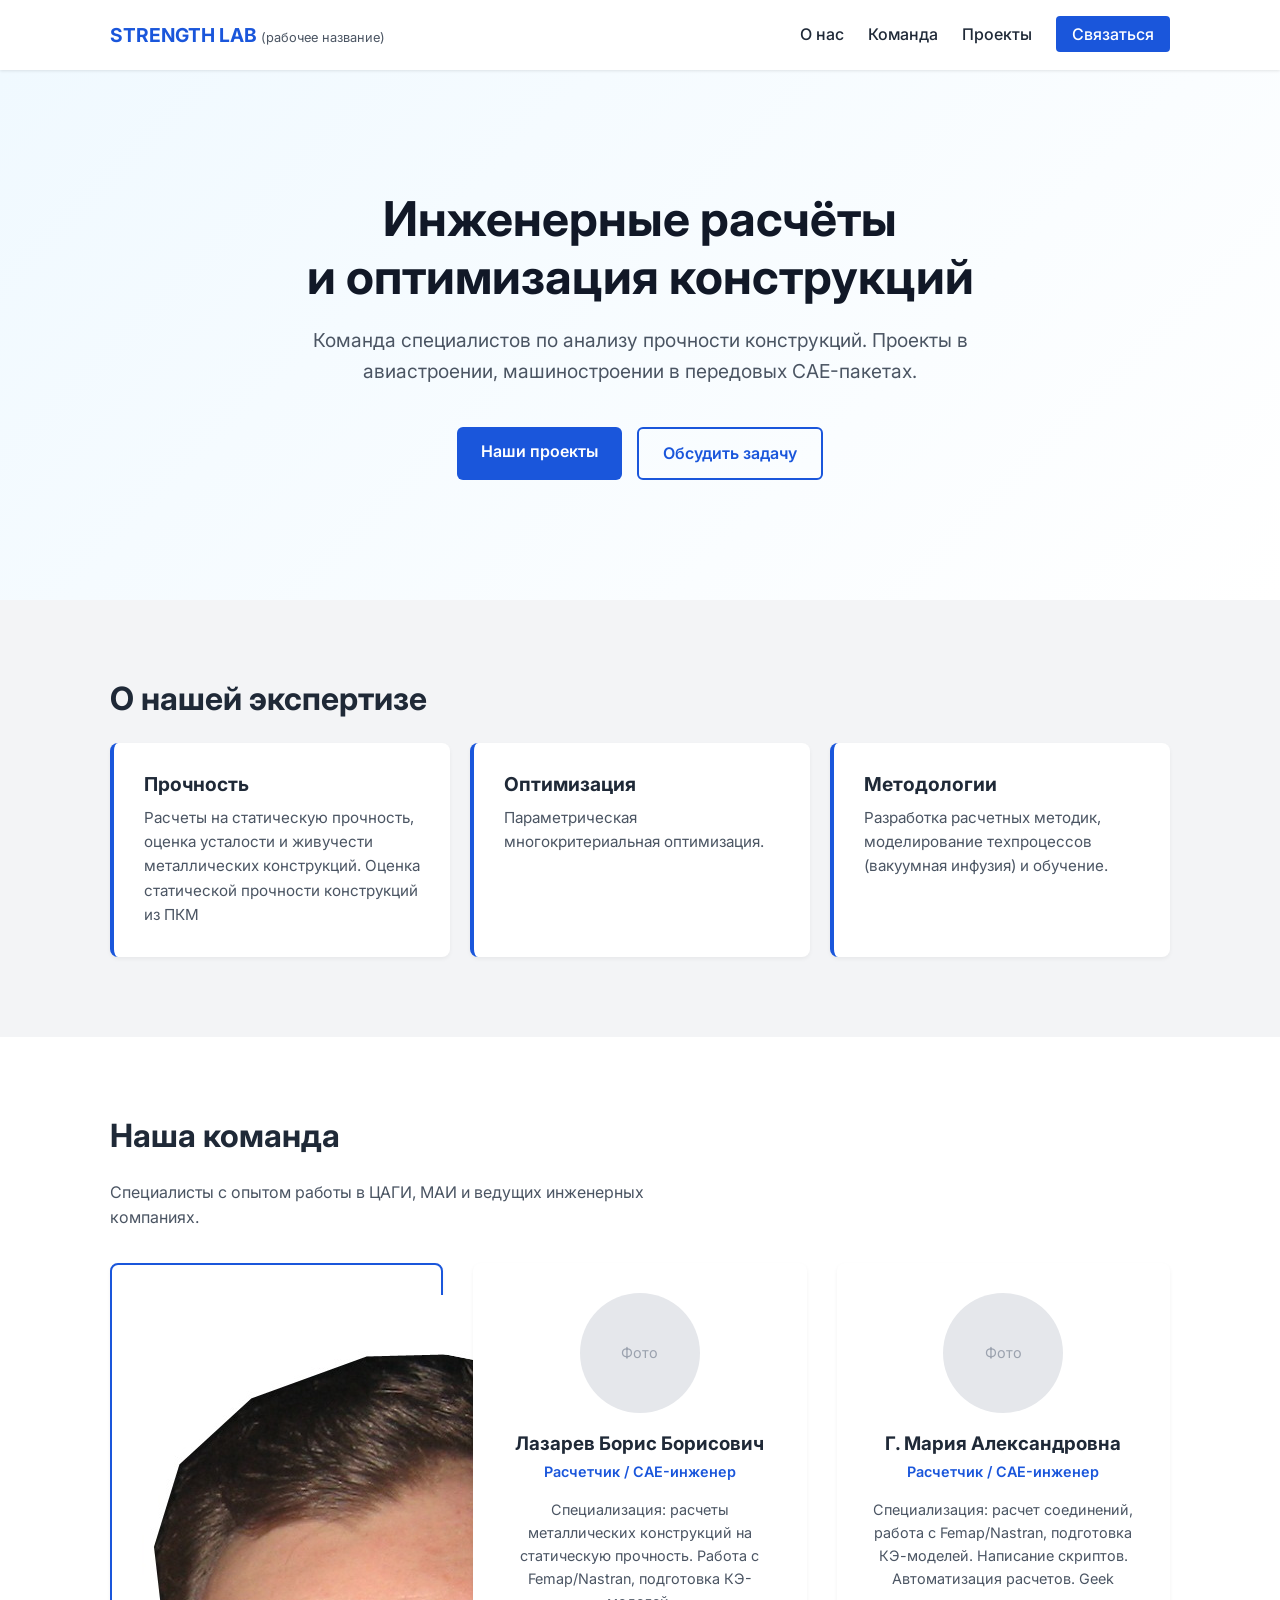
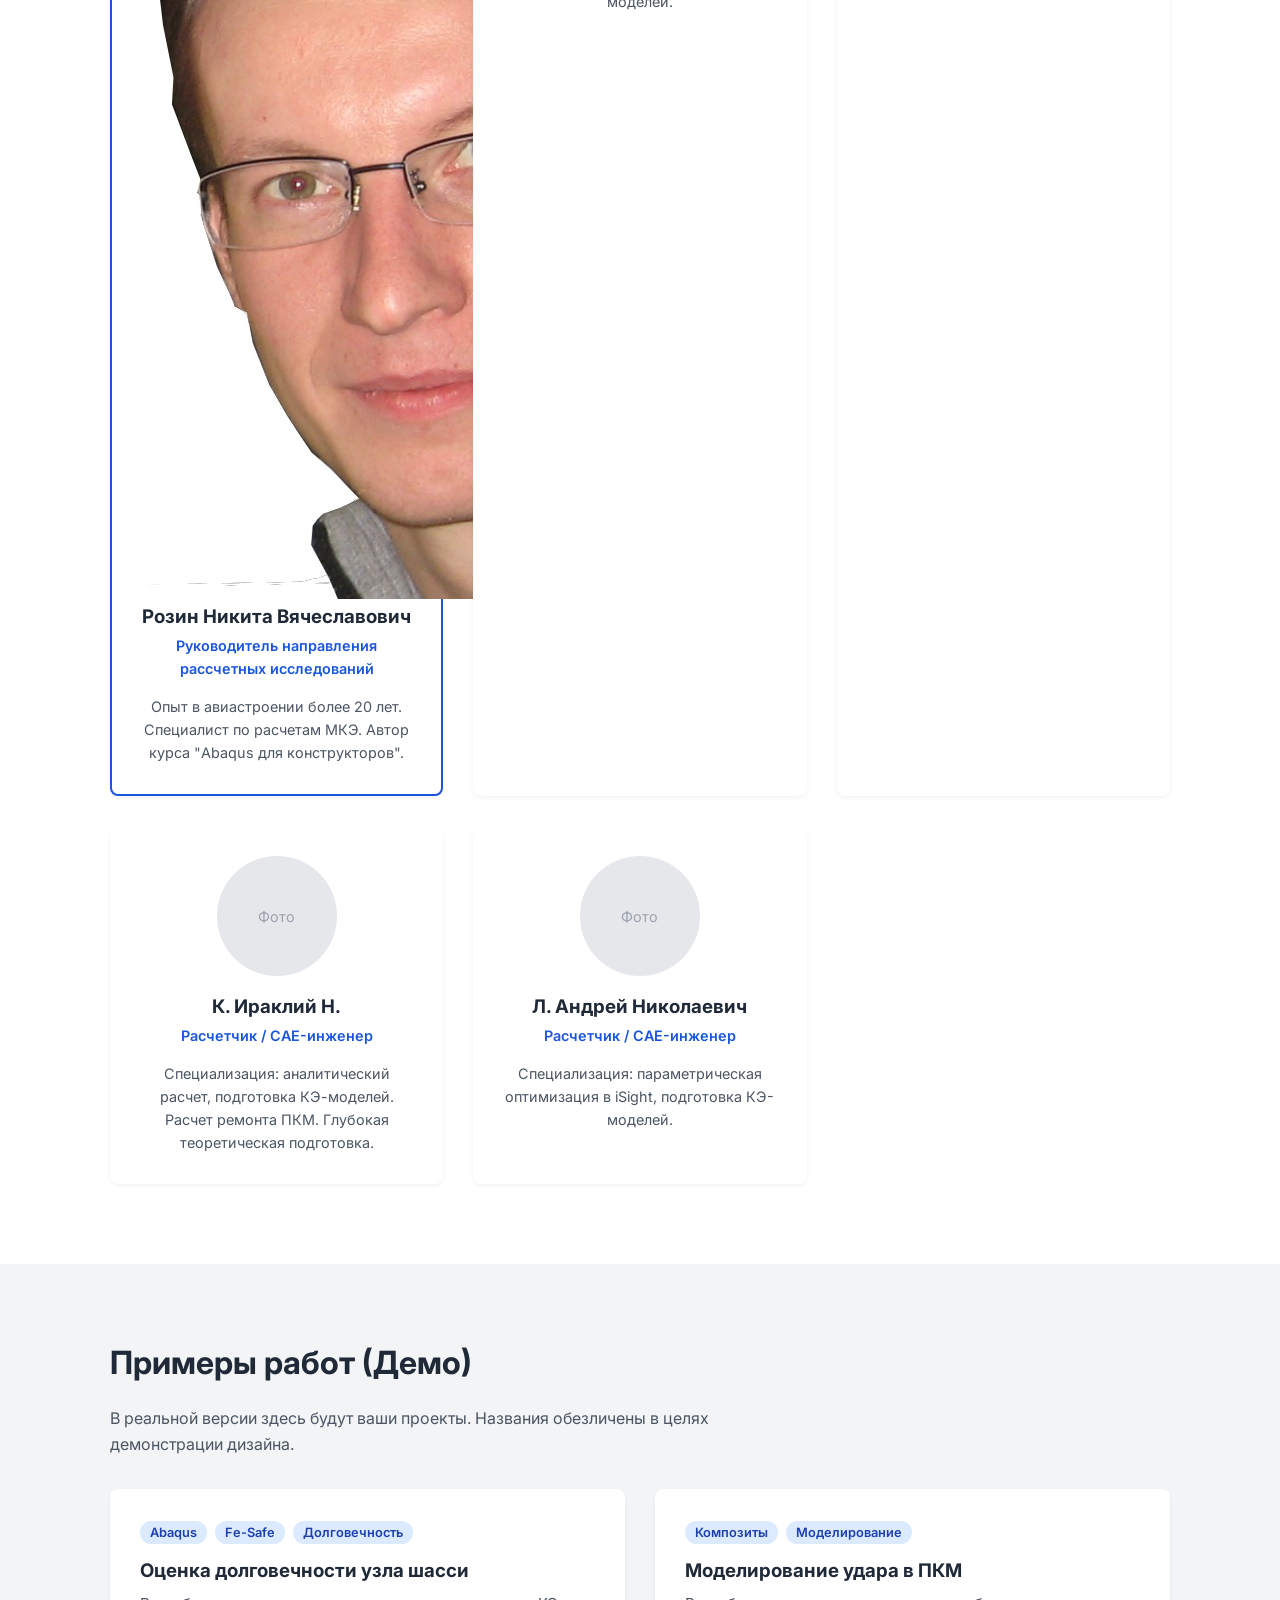
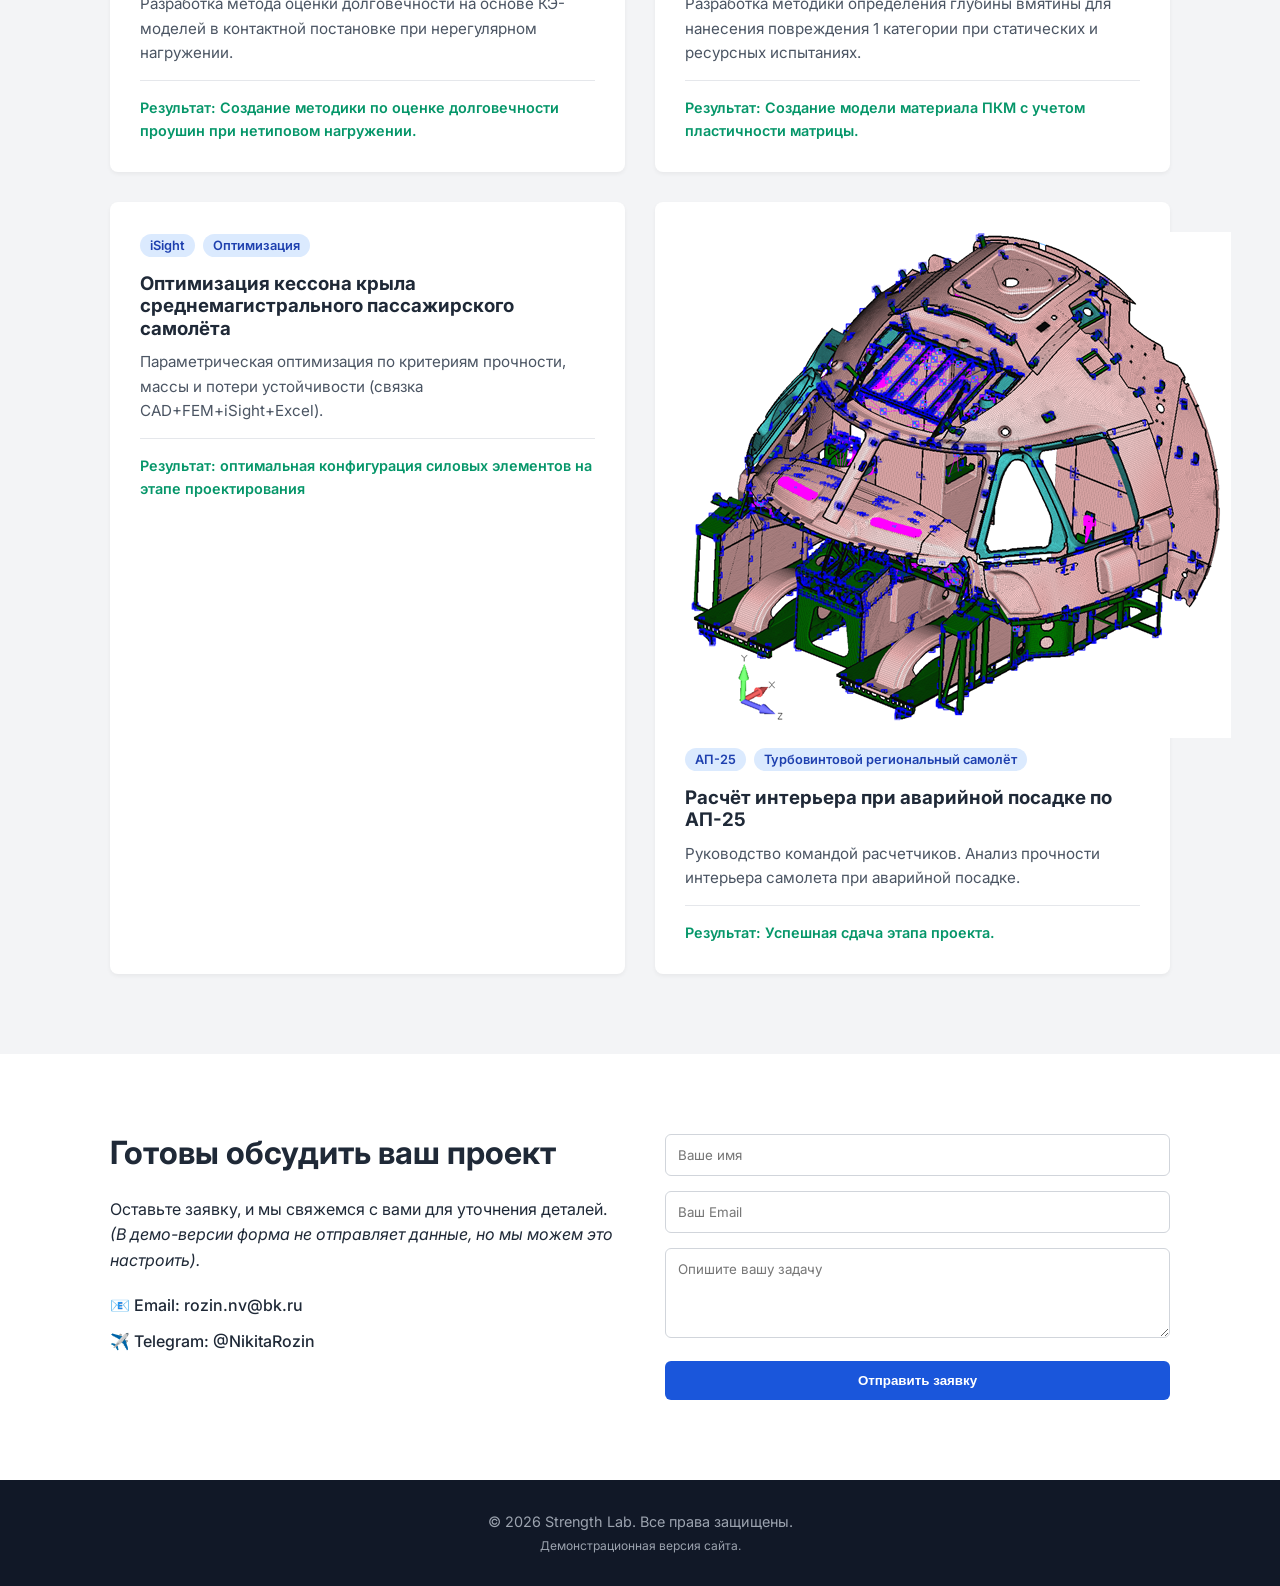
==== index.html @ 24ab2969 "Update index.html" ====
<!DOCTYPE html>
<html lang="ru">
<head>
    <meta charset="UTF-8">
    <meta name="viewport" content="width=device-width, initial-scale=1.0">
    <title>Инженерные расчеты на прочность | Команда</title>
    <link rel="stylesheet" href="style.css">
    <!-- Подключаем шрифт -->
    <link href="https://fonts.googleapis.com/css2?family=Inter:wght@300;400;600;700&display=swap" rel="stylesheet">
</head>
<body>

    <!-- ШАПКА САЙТА -->
    <header>
        <div class="container header-content">
            <div class="logo">STRENGTH LAB <span>(рабочее название)</span></div>
            <nav>
                <a href="#about">О нас</a>
                <a href="#team">Команда</a>
                <a href="#portfolio">Проекты</a>
                <a href="#contact" class="btn-nav">Связаться</a>
            </nav>
        </div>
    </header>

    <!-- ГЛАВНЫЙ ЭКРАН -->
    <section class="hero">
        <div class="container">
            <h1>Инженерные расчёты <br>и оптимизация конструкций</h1>
            <p class="subtitle">Команда специалистов по анализу прочности конструкций. Проекты в авиастроении, машиностроении в передовых CAE-пакетах.</p>
            <div class="hero-buttons">
                <a href="#portfolio" class="btn-primary">Наши проекты</a>
                <a href="#contact" class="btn-secondary">Обсудить задачу</a>
            </div>
        </div>
    </section>

    <!-- О НАС (КРАТКО) -->
    <section id="about" class="section bg-light">
        <div class="container">
            <h2>О нашей экспертизе</h2>
            <div class="grid-3">
                <div class="card">
                    <h3>Прочность</h3>
                    <p>Расчеты на статическую прочность, оценка усталости и живучести металлических конструкций. Оценка статической прочности конструкций из ПКМ</p>
                </div>
                <div class="card">
                    <h3>Оптимизация</h3>
                    <p>Параметрическая многокритериальная оптимизация.</p>
                </div>
                <div class="card">
                    <h3>Методологии</h3>
                    <p>Разработка расчетных методик, моделирование техпроцессов (вакуумная инфузия) и обучение.</p>
                </div>
            </div>
        </div>
    </section>

    <!-- КОМАНДА -->
    <section id="team" class="section">
        <div class="container">
            <h2>Наша команда</h2>
            <p class="section-desc">Специалисты с опытом работы в ЦАГИ, МАИ и ведущих инженерных компаниях.</p>
            
            <!-- КАРТОЧКА ЛИДЕРА -->
            <div class="team-grid">
                <div class="team-card leader">
                    <img src="images/team/RozinNV.jpg" alt="Розин Никита Вячеславович" class="team-photo">
                    <h3>Розин Никита Вячеславович</h3>
                    <p class="role">Руководитель направления рассчетных исследований</p>
                    <p class="bio">Опыт в авиастроении более 20 лет. Специалист по расчетам МКЭ. Автор курса "Abaqus для конструкторов".</p>
                </div>
                
                <!-- ЗАГЛУШКА ДЛЯ СОТРУДНИКА (для демо) -->
                <div class="team-card">
                    <div class="photo-placeholder">Фото</div>
                    <h3>Лазарев Борис Борисович</h3>
                    <p class="role">Расчетчик / CAE-инженер</p>
                    <p class="bio">Специализация: расчеты металлических конструкций на статическую прочность.  Работа с Femap/Nastran, подготовка КЭ-моделей. </p>
                </div>

                <div class="team-card">
                    <div class="photo-placeholder">Фото</div>
                    <h3>Г. Мария Александровна</h3>
                    <p class="role">Расчетчик / CAE-инженер</p>
                    <p class="bio">Специализация: расчет соединений, работа с Femap/Nastran, подготовка КЭ-моделей. Написание скриптов. Автоматизация расчетов. Geek</p>
                </div>

            <div class="team-card">
                    <div class="photo-placeholder">Фото</div>
                    <h3>К. Ираклий Н.</h3>
                    <p class="role">Расчетчик / CAE-инженер</p>
                    <p class="bio">Специализация: аналитический расчет, подготовка КЭ-моделей. Расчет ремонта ПКМ. Глубокая теоретическая подготовка. </p>
                </div>
                <div class="team-card">
                    <div class="photo-placeholder">Фото</div>
                    <h3>Л. Андрей Николаевич</h3>
                    <p class="role">Расчетчик / CAE-инженер</p>
                    <p class="bio">Специализация: параметрическая оптимизация в iSight, подготовка КЭ-моделей. </p>
                </div>
            </div>
        </div>
    </section>

    <!-- ПОРТФОЛИО (ОБЕЗЛИЧЕННОЕ) -->
    <section id="portfolio" class="section bg-light">
        <div class="container">
            <h2>Примеры работ (Демо)</h2>
            <p class="section-desc">В реальной версии здесь будут ваши проекты. Названия обезличены в целях демонстрации дизайна.</p>
            
            <div class="grid-2">
                <!-- Кейс 1 -->
                <div class="project-card">
                    <div class="project-tags"><span>Abaqus</span><span>Fe-Safe</span><span>Долговечность</span></div>
                    <h3>Оценка долговечности узла шасси</h3>
                    <p>Разработка метода оценки долговечности на основе КЭ-моделей в контактной постановке при нерегулярном нагружении.</p>
                    <div class="project-result">Результат: Создание методики по оценке долговечности проушин при нетиповом нагружении.</div>
                </div>
                <!-- Кейс 2 -->
                <div class="project-card">
                    <div class="project-tags"><span>Композиты</span><span>Моделирование</span></div>
                    <h3>Моделирование удара в ПКМ</h3>
                    <p>Разработка методики определения глубины вмятины для нанесения повреждения 1 категории при статических и ресурсных испытаниях.</p>
                    <div class="project-result">Результат: Создание модели материала ПКМ с учетом пластичности матрицы.</div>
                </div>
                <!-- Кейс 3 -->
                <div class="project-card">
                    <div class="project-tags"><span>iSight</span><span>Оптимизация</span></div>
                    <h3>Оптимизация кессона крыла среднемагистрального пассажирского самолёта </h3>
                    <p>Параметрическая оптимизация по критериям прочности, массы и потери устойчивости (связка CAD+FEM+iSight+Excel).</p>
                    <div class="project-result">Результат: оптимальная конфигурация силовых элементов на этапе проектирования </div>
                </div>
                <!-- Кейс 4 -->
                <div class="project-card">
                    <img src="images/Regional_turboprop_airline/Cabin_FEM.png" alt="Расчет интерьера" class="project-image">
                    <div class="project-tags"><span>АП-25</span><span>Турбовинтовой региональный самолёт</span></div>
                    <h3>Расчёт интерьера при аварийной посадке по АП-25</h3>
                    <p>Руководство командой расчетчиков. Анализ прочности интерьера самолета при аварийной посадке.</p>
                    <div class="project-result">Результат: Успешная сдача этапа проекта.</div>
                </div>
            </div>
        </div>
    </section>

    <!-- КОНТАКТЫ -->
    <section id="contact" class="section">
        <div class="container contact-container">
            <div>
                <h2>Готовы обсудить ваш проект</h2>
                <p>Оставьте заявку, и мы свяжемся с вами для уточнения деталей. <br><i>(В демо-версии форма не отправляет данные, но мы можем это настроить).</i></p>
                <ul class="contact-list">
                    <li>📧 Email: rozin.nv@bk.ru</li>
                    <li>✈️ Telegram: @NikitaRozin</li>
                </ul>
            </div>
            <form class="contact-form">
                <input type="text" placeholder="Ваше имя" required>
                <input type="email" placeholder="Ваш Email" required>
                <textarea placeholder="Опишите вашу задачу" rows="4" required></textarea>
                <button type="submit" class="btn-primary">Отправить заявку</button>
            </form>
        </div>
    </section>

    <footer>
        <div class="container">
            <p>&copy; 2026 Strength Lab. Все права защищены. <br> <small>Демонстрационная версия сайта.</small></p>
        </div>
    </footer>

</body>
</html>
---- style.css ----
/* Базовые настройки */
:root {
    --primary-color: #1a56db; /* Строгий синий цвет */
    --text-main: #1f2937;
    --text-light: #4b5563;
    --bg-light: #f3f4f6;
    --bg-white: #ffffff;
}

* {
    margin: 0;
    padding: 0;
    box-sizing: border-box;
}

body {
    font-family: 'Inter', sans-serif;
    color: var(--text-main);
    line-height: 1.6;
    background-color: var(--bg-white);
}

.container {
    max-width: 1100px;
    margin: 0 auto;
    padding: 0 20px;
}

h1, h2, h3 {
    font-weight: 700;
    line-height: 1.2;
}

h2 {
    font-size: 2rem;
    margin-bottom: 1.5rem;
}

.section {
    padding: 80px 0;
}

.bg-light {
    background-color: var(--bg-light);
}

.section-desc {
    color: var(--text-light);
    margin-bottom: 2rem;
    max-width: 600px;
}

/* Шапка */
header {
    background-color: var(--bg-white);
    box-shadow: 0 1px 3px rgba(0,0,0,0.1);
    position: sticky;
    top: 0;
    z-index: 100;
}

.header-content {
    display: flex;
    justify-content: space-between;
    align-items: center;
    height: 70px;
}

.logo {
    font-weight: 700;
    font-size: 1.2rem;
    color: var(--primary-color);
}

.logo span {
    font-weight: 400;
    font-size: 0.8rem;
    color: var(--text-light);
}

nav a {
    text-decoration: none;
    color: var(--text-main);
    margin-left: 20px;
    font-weight: 500;
    transition: color 0.2s;
}

nav a:hover {
    color: var(--primary-color);
}

.btn-nav {
    background-color: var(--primary-color);
    color: white !important;
    padding: 8px 16px;
    border-radius: 4px;
}

/* Главный экран */
.hero {
    padding: 120px 0;
    text-align: center;
    background: linear-gradient(135deg, #f0f9ff 0%, #ffffff 100%);
}

.hero h1 {
    font-size: 3rem;
    margin-bottom: 20px;
    color: #111827;
}

.subtitle {
    font-size: 1.2rem;
    color: var(--text-light);
    max-width: 700px;
    margin: 0 auto 40px auto;
}

.hero-buttons {
    display: flex;
    gap: 15px;
    justify-content: center;
}

.btn-primary {
    display: inline-block;
    background-color: var(--primary-color);
    color: white;
    padding: 12px 24px;
    text-decoration: none;
    border-radius: 6px;
    font-weight: 600;
    border: none;
    cursor: pointer;
    transition: background 0.2s;
}

.btn-primary:hover {
    background-color: #153fa1;
}

.btn-secondary {
    display: inline-block;
    background-color: transparent;
    color: var(--primary-color);
    padding: 12px 24px;
    text-decoration: none;
    border-radius: 6px;
    font-weight: 600;
    border: 2px solid var(--primary-color);
    transition: all 0.2s;
}

.btn-secondary:hover {
    background-color: var(--primary-color);
    color: white;
}

/* Сетки и карточки */
.grid-3 {
    display: grid;
    grid-template-columns: repeat(auto-fit, minmax(280px, 1fr));
    gap: 20px;
}

.grid-2 {
    display: grid;
    grid-template-columns: repeat(auto-fit, minmax(400px, 1fr));
    gap: 30px;
}

.card {
    background: white;
    padding: 30px;
    border-radius: 8px;
    box-shadow: 0 2px 4px rgba(0,0,0,0.05);
    border-left: 4px solid var(--primary-color);
}

.card h3 {
    margin-bottom: 10px;
    font-size: 1.2rem;
}

.card p {
    color: var(--text-light);
    font-size: 0.95rem;
}

/* Команда */
.team-grid {
    display: grid;
    grid-template-columns: repeat(auto-fit, minmax(300px, 1fr));
    gap: 30px;
    margin-top: 30px;
}

.team-card {
    background: white;
    padding: 30px;
    border-radius: 8px;
    box-shadow: 0 2px 4px rgba(0,0,0,0.05);
    text-align: center;
}

.team-card.leader {
    border: 2px solid var(--primary-color);
}

.photo-placeholder {
    width: 120px;
    height: 120px;
    background-color: #e5e7eb;
    border-radius: 50%;
    margin: 0 auto 20px auto;
    display: flex;
    align-items: center;
    justify-content: center;
    color: #9ca3af;
    font-size: 0.9rem;
}

.team-card h3 {
    margin-bottom: 5px;
}

.role {
    color: var(--primary-color);
    font-weight: 600;
    font-size: 0.9rem;
    margin-bottom: 15px;
}

.bio {
    color: var(--text-light);
    font-size: 0.9rem;
}

/* Портфолио */
.project-card {
    background: white;
    padding: 30px;
    border-radius: 8px;
    box-shadow: 0 2px 4px rgba(0,0,0,0.05);
    transition: transform 0.2s;
}

.project-card:hover {
    transform: translateY(-5px);
}

.project-tags {
    margin-bottom: 15px;
}

.project-tags span {
    background-color: #dbeafe;
    color: #1e40af;
    padding: 4px 10px;
    border-radius: 20px;
    font-size: 0.8rem;
    font-weight: 600;
    margin-right: 8px;
}

.project-card h3 {
    margin-bottom: 10px;
}

.project-card p {
    color: var(--text-light);
    font-size: 0.95rem;
    margin-bottom: 15px;
}

.project-result {
    font-size: 0.9rem;
    font-weight: 600;
    color: #059669;
    border-top: 1px solid #e5e7eb;
    padding-top: 15px;
}

/* Контакты */
.contact-container {
    display: grid;
    grid-template-columns: 1fr 1fr;
    gap: 50px;
    align-items: start;
}

.contact-list {
    list-style: none;
    margin-top: 20px;
}

.contact-list li {
    margin-bottom: 10px;
    font-weight: 500;
}

.contact-form input, 
.contact-form textarea {
    width: 100%;
    padding: 12px;
    margin-bottom: 15px;
    border: 1px solid #d1d5db;
    border-radius: 6px;
    font-family: inherit;
}

.contact-form input:focus, 
.contact-form textarea:focus {
    outline: none;
    border-color: var(--primary-color);
    box-shadow: 0 0 0 3px rgba(26, 86, 219, 0.2);
}

.contact-form button {
    width: 100%;
}

footer {
    background-color: #111827;
    color: #9ca3af;
    text-align: center;
    padding: 30px 0;
    font-size: 0.9rem;
}

/* Адаптив для телефонов */
@media (max-width: 768px) {
    .header-content {
        flex-direction: column;
        height: auto;
        padding: 15px 0;
        gap: 15px;
    }
    nav a {
        margin: 0 10px;
    }
    .hero h1 {
        font-size: 2rem;
    }
    .contact-container {
        grid-template-columns: 1fr;
    }
    .grid-2 {
        grid-template-columns: 1fr;
    }
}
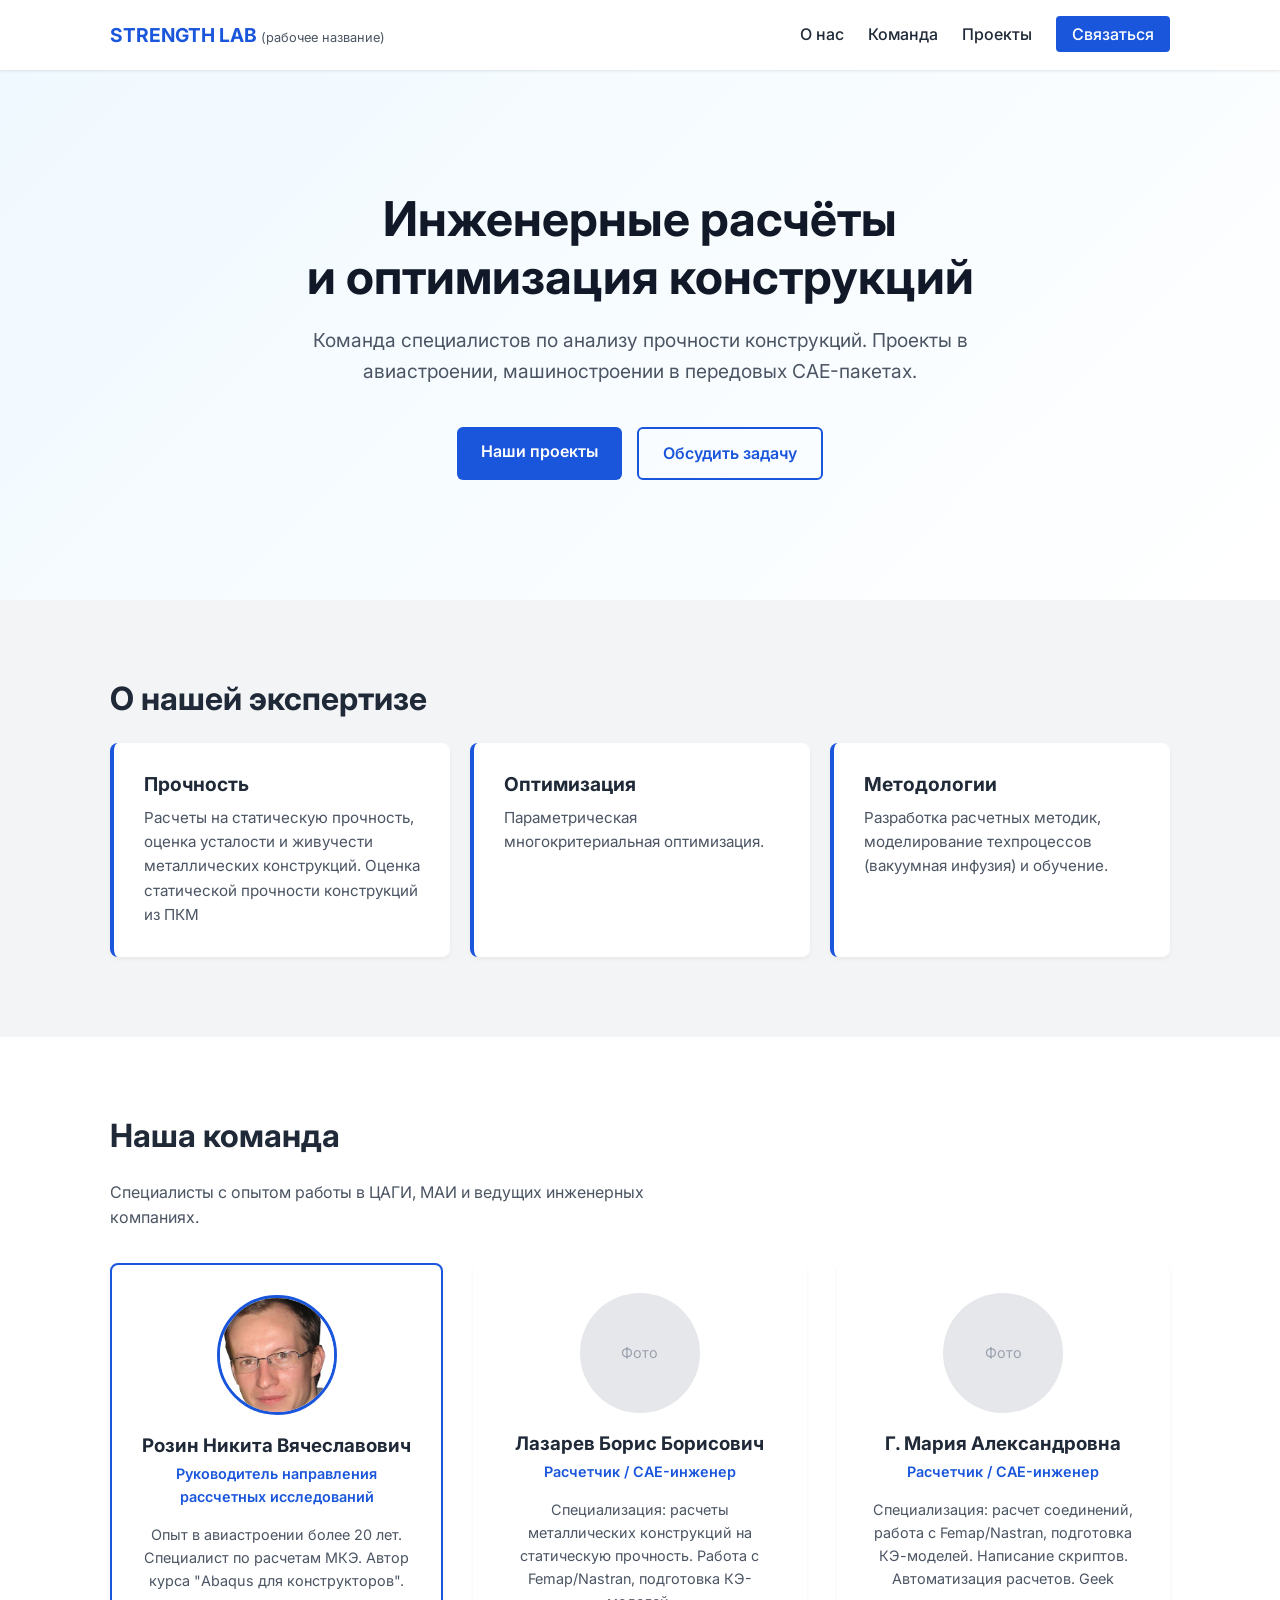
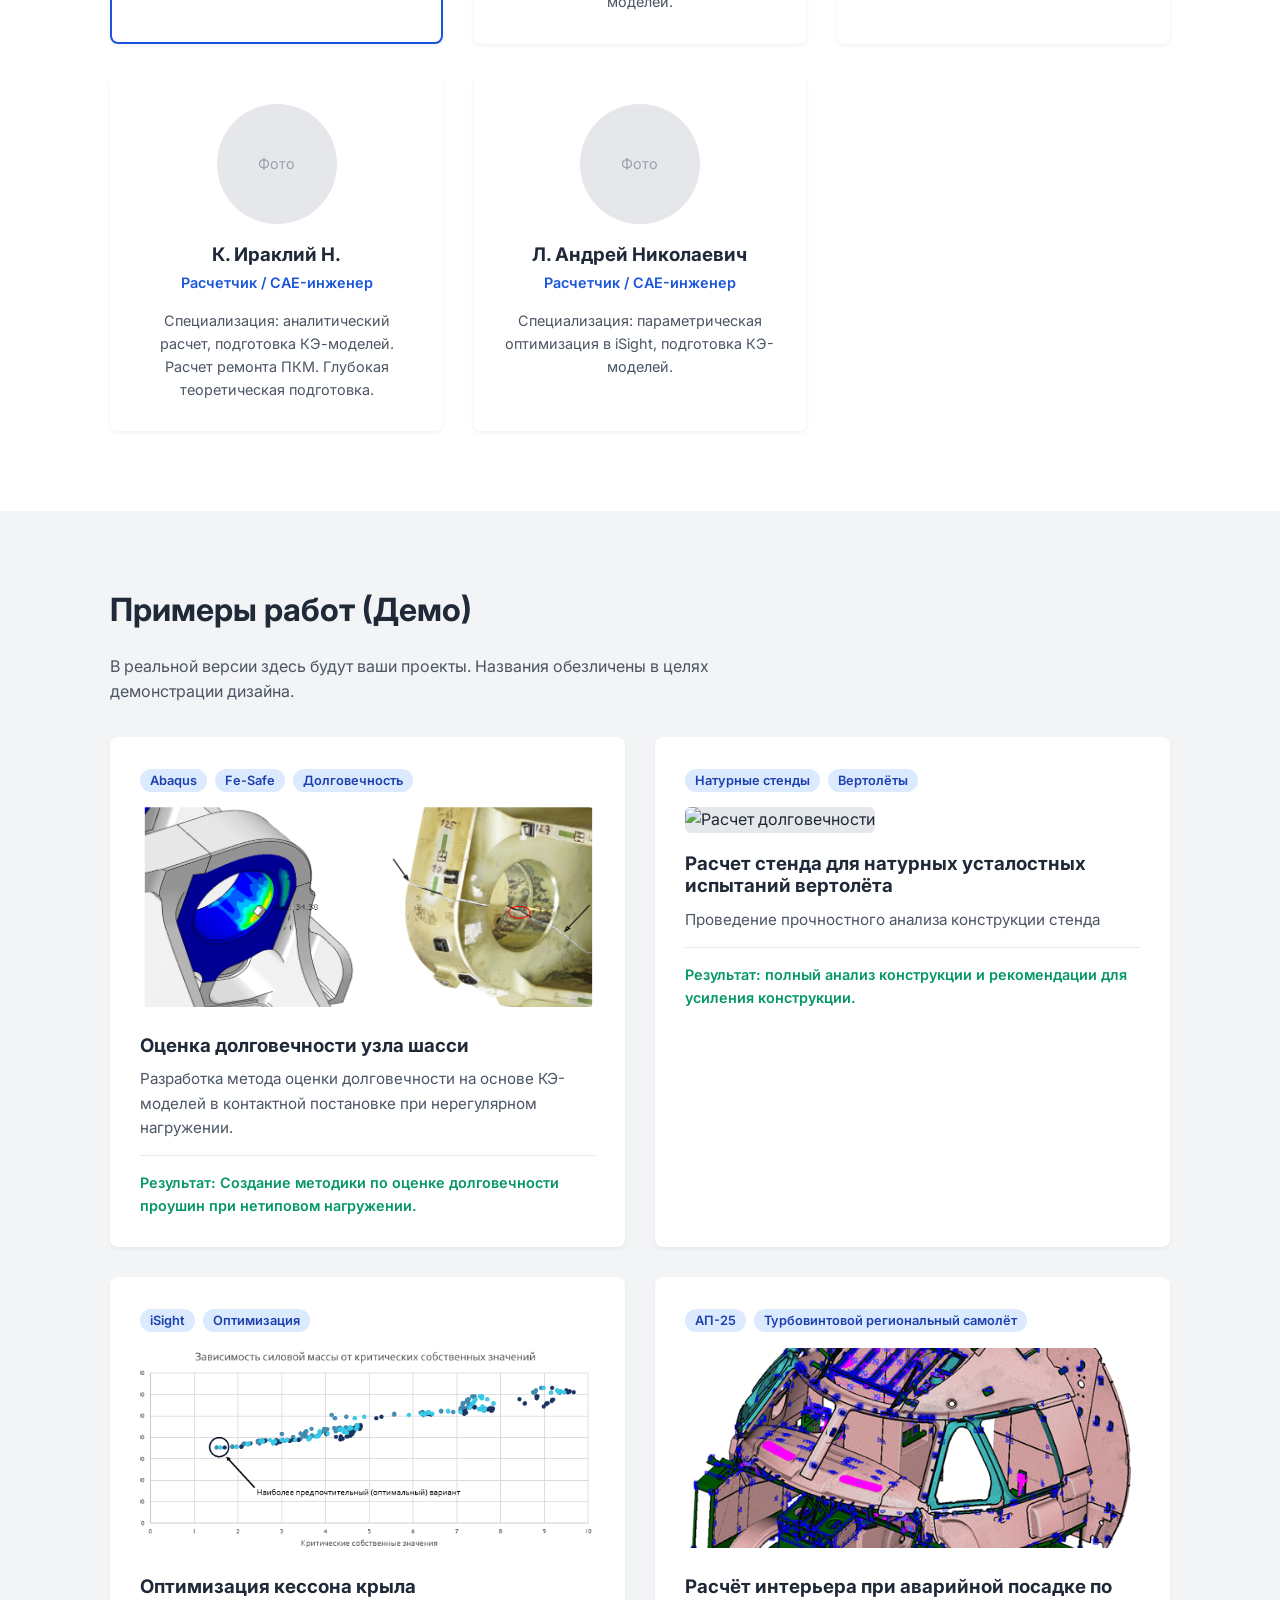
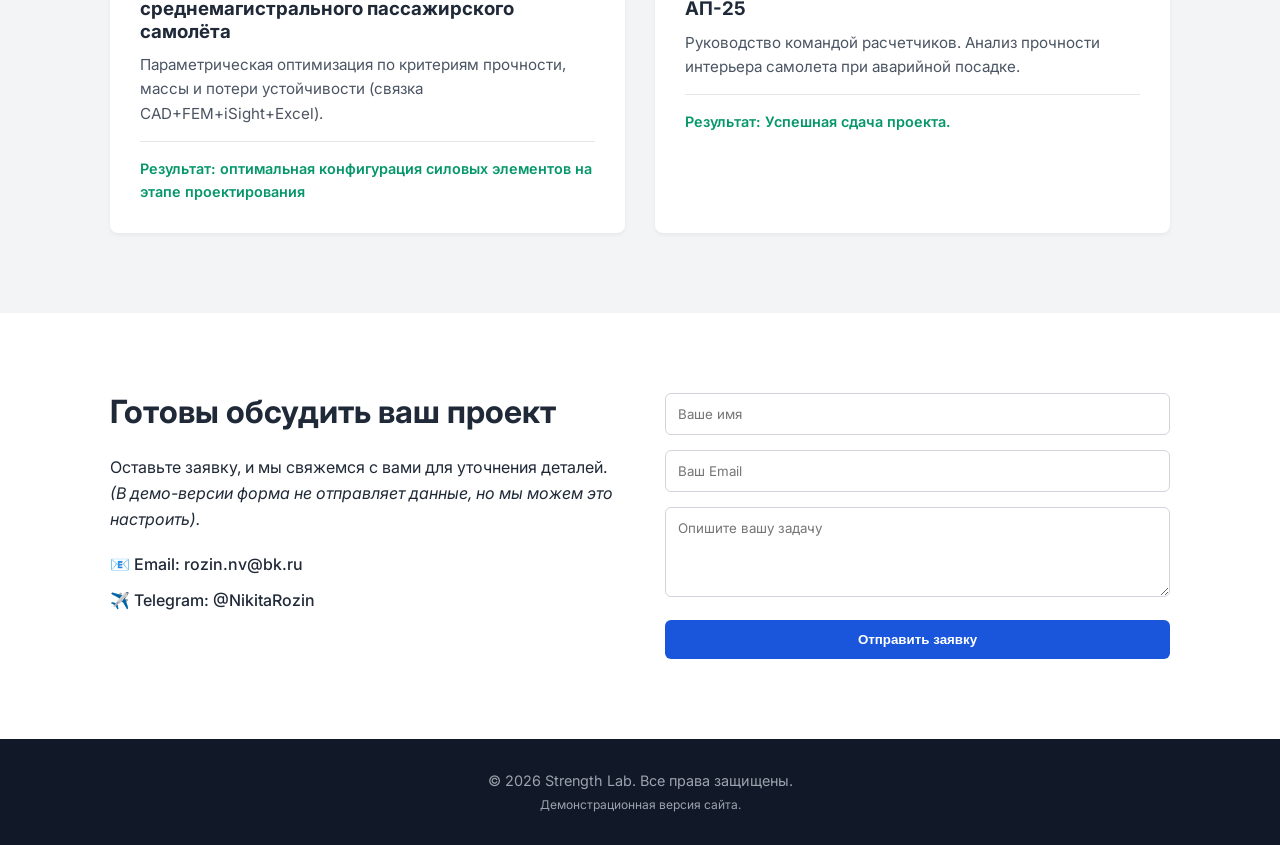
==== commit fc8658b4: "Update index.html" ====
--- a/index.html
+++ b/index.html
@@ -112,31 +112,34 @@
                 <!-- Кейс 1 -->
                 <div class="project-card">
                     <div class="project-tags"><span>Abaqus</span><span>Fe-Safe</span><span>Долговечность</span></div>
+                    <img src="images/Durability/Crack.png" alt="Расчет долговечности" class="project-image">
                     <h3>Оценка долговечности узла шасси</h3>
                     <p>Разработка метода оценки долговечности на основе КЭ-моделей в контактной постановке при нерегулярном нагружении.</p>
                     <div class="project-result">Результат: Создание методики по оценке долговечности проушин при нетиповом нагружении.</div>
                 </div>
                 <!-- Кейс 2 -->
                 <div class="project-card">
-                    <div class="project-tags"><span>Композиты</span><span>Моделирование</span></div>
-                    <h3>Моделирование удара в ПКМ</h3>
-                    <p>Разработка методики определения глубины вмятины для нанесения повреждения 1 категории при статических и ресурсных испытаниях.</p>
-                    <div class="project-result">Результат: Создание модели материала ПКМ с учетом пластичности матрицы.</div>
+                    <div class="project-tags"><span>Натурные стенды</span><span>Вертолёты</span></div>
+                    <img src="images/Helicopters_stand.png" alt="Расчет долговечности" class="project-image">
+                    <h3>Расчет стенда для натурных усталостных испытаний вертолёта</h3>
+                    <p>Проведение прочностного анализа конструкции стенда</p>
+                    <div class="project-result">Результат: полный анализ конструкции и рекомендации для усиления конструкции.</div>
                 </div>
                 <!-- Кейс 3 -->
                 <div class="project-card">
                     <div class="project-tags"><span>iSight</span><span>Оптимизация</span></div>
+                    <img src="images/Optimisation/Paretto_front.png" alt="Оптимизация" class="project-image">
                     <h3>Оптимизация кессона крыла среднемагистрального пассажирского самолёта </h3>
                     <p>Параметрическая оптимизация по критериям прочности, массы и потери устойчивости (связка CAD+FEM+iSight+Excel).</p>
                     <div class="project-result">Результат: оптимальная конфигурация силовых элементов на этапе проектирования </div>
                 </div>
                 <!-- Кейс 4 -->
                 <div class="project-card">
+                    <div class="project-tags"><span>АП-25</span><span>Турбовинтовой региональный самолёт</span></div>
                     <img src="images/Regional_turboprop_airline/Cabin_FEM.png" alt="Расчет интерьера" class="project-image">
-                    <div class="project-tags"><span>АП-25</span><span>Турбовинтовой региональный самолёт</span></div>
                     <h3>Расчёт интерьера при аварийной посадке по АП-25</h3>
                     <p>Руководство командой расчетчиков. Анализ прочности интерьера самолета при аварийной посадке.</p>
-                    <div class="project-result">Результат: Успешная сдача этапа проекта.</div>
+                    <div class="project-result">Результат: Успешная сдача проекта.</div>
                 </div>
             </div>
         </div>
--- a/style.css
+++ b/style.css
@@ -349,4 +349,24 @@
     .grid-2 {
         grid-template-columns: 1fr;
     }
-}+}
+/* Стили для фото сотрудников */
+.team-photo {
+    width: 120px;
+    height: 120px;
+    border-radius: 50%;
+    object-fit: cover;
+    margin: 0 auto 20px auto;
+    display: block;
+    border: 3px solid var(--primary-color);
+}
+
+/* Стили для картинок в проектах */
+.project-image {
+    width: 100%;
+    height: 200px;
+    object-fit: cover;
+    border-radius: 6px;
+    margin-bottom: 20px;
+    background-color: #e5e7eb;
+}
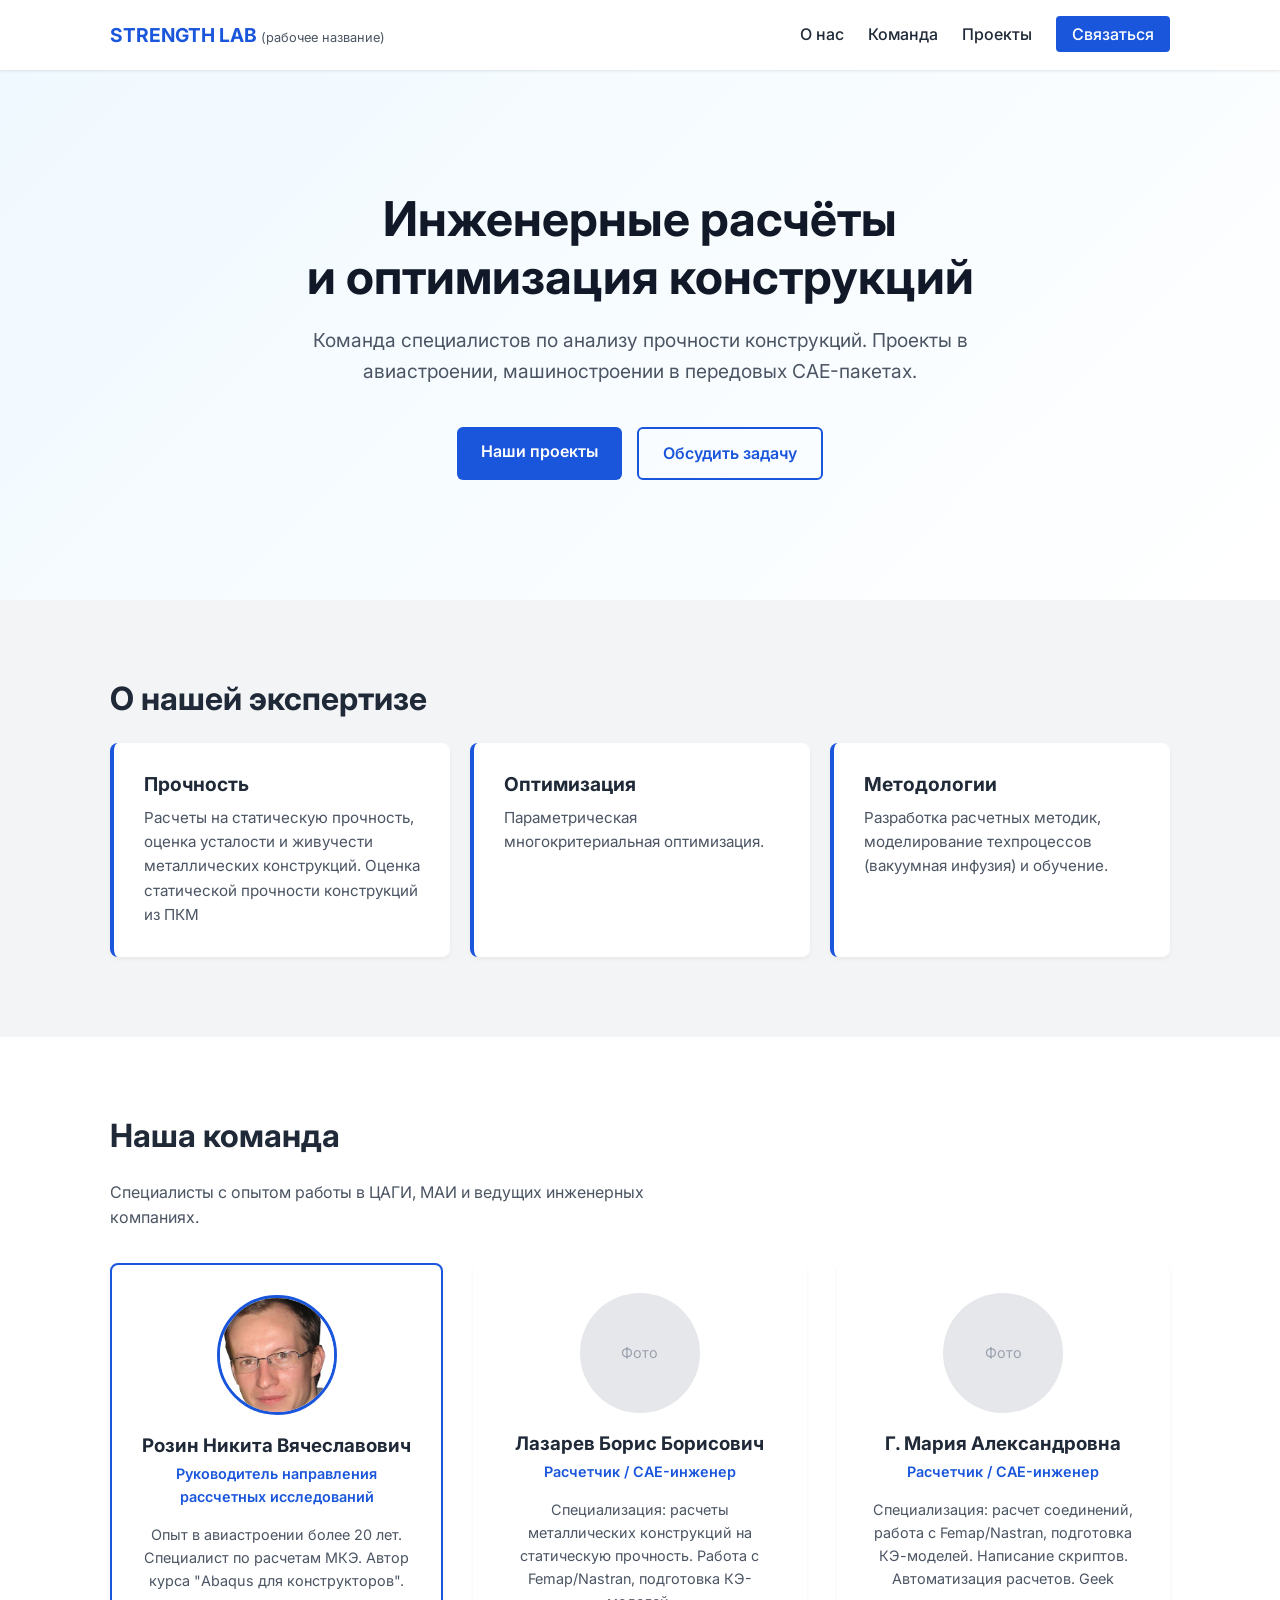
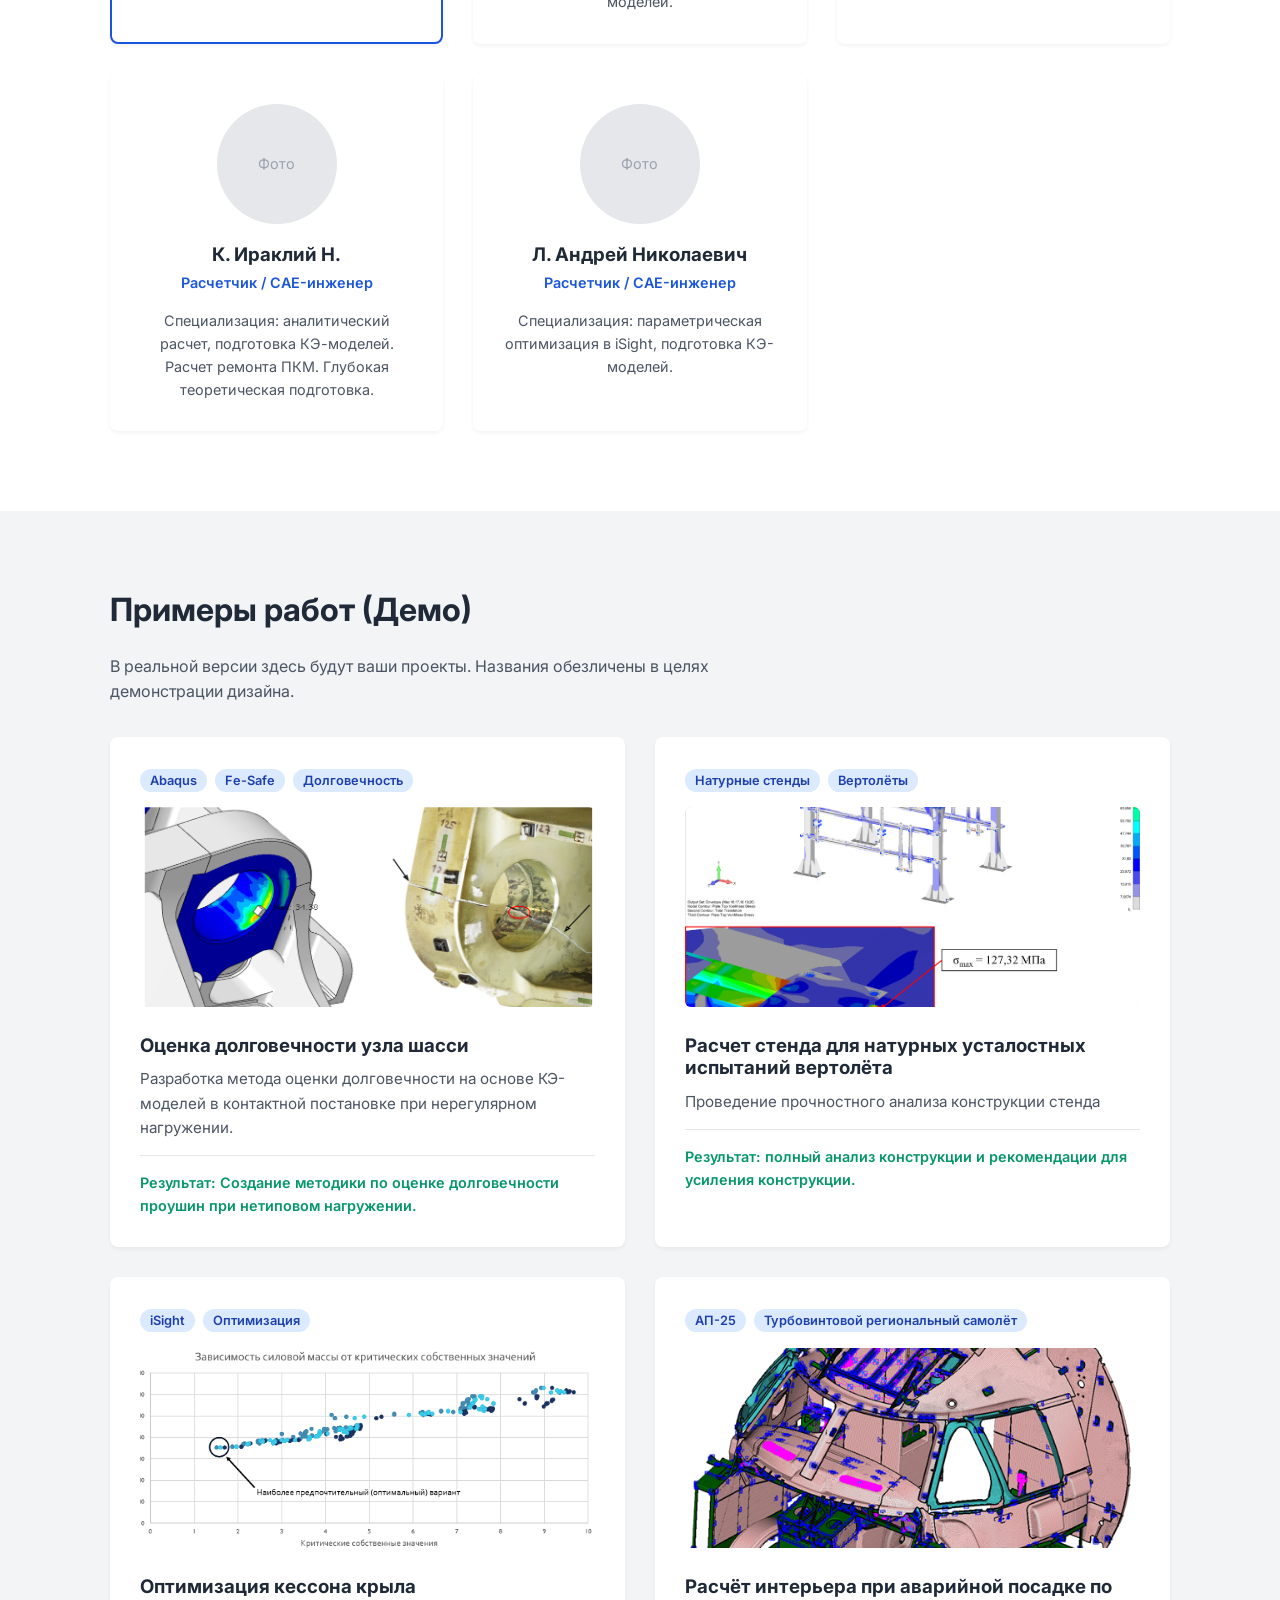
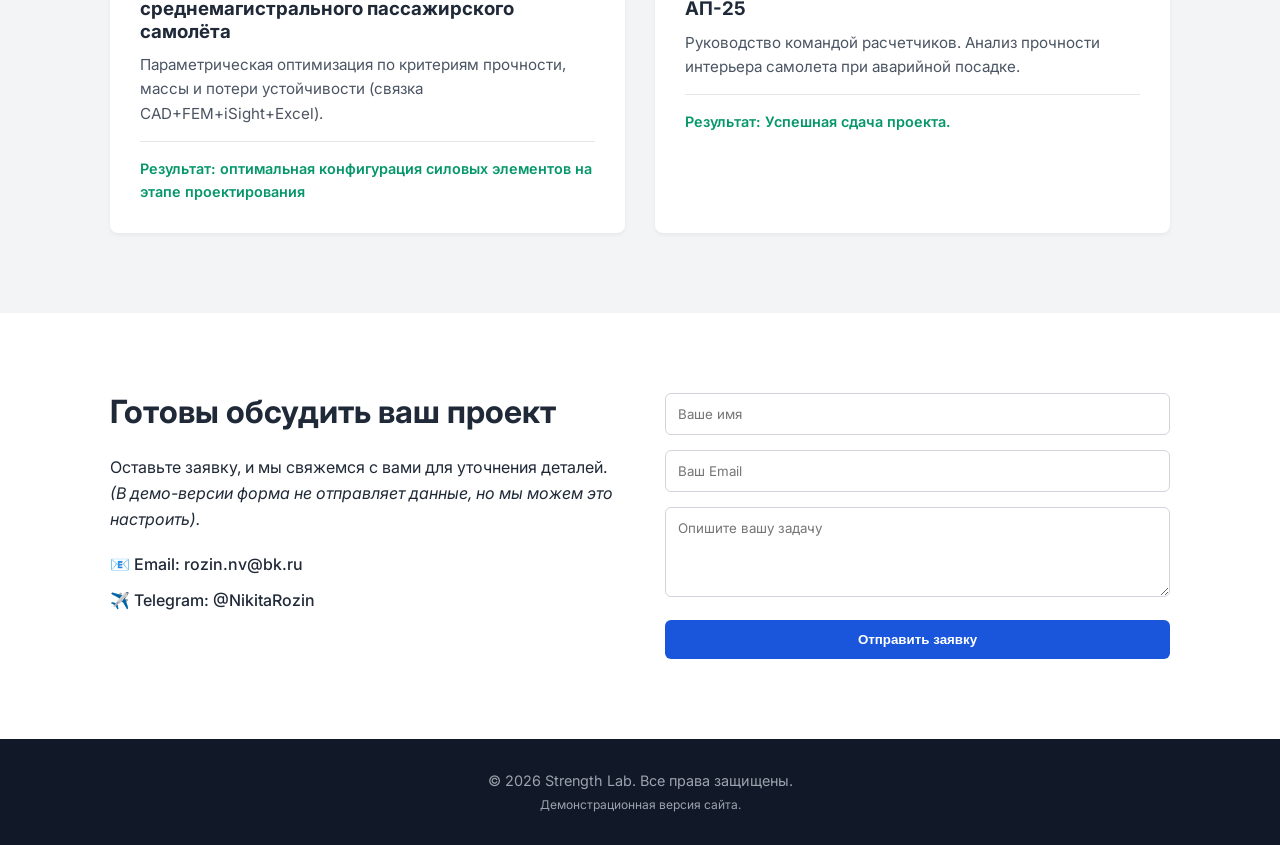
==== commit 9edbd8c1: "Update index.html - add photo" ====
--- a/index.html
+++ b/index.html
@@ -120,7 +120,7 @@
                 <!-- Кейс 2 -->
                 <div class="project-card">
                     <div class="project-tags"><span>Натурные стенды</span><span>Вертолёты</span></div>
-                    <img src="images/Helicopters_stand.png" alt="Расчет долговечности" class="project-image">
+                    <img src="images/Helicopters_stand/Central_portal.png" alt="Расчет долговечности" class="project-image">
                     <h3>Расчет стенда для натурных усталостных испытаний вертолёта</h3>
                     <p>Проведение прочностного анализа конструкции стенда</p>
                     <div class="project-result">Результат: полный анализ конструкции и рекомендации для усиления конструкции.</div>
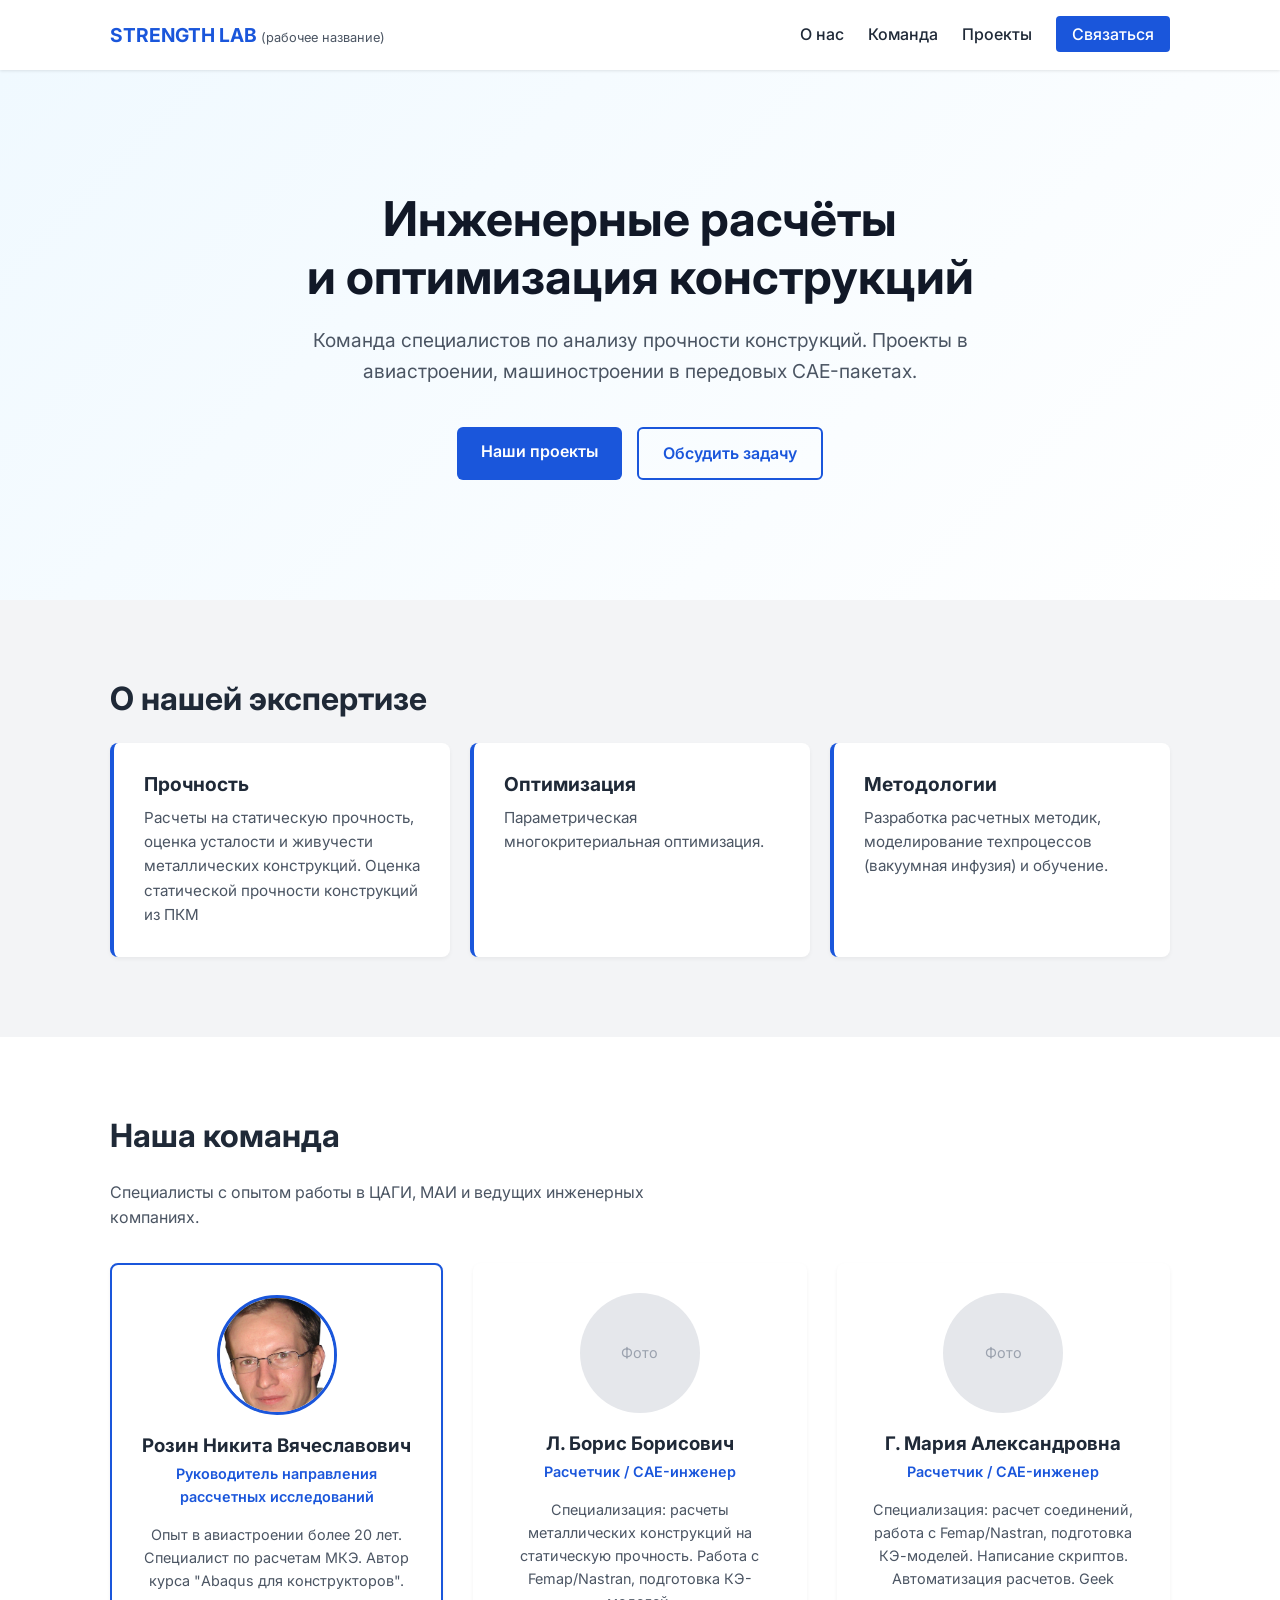
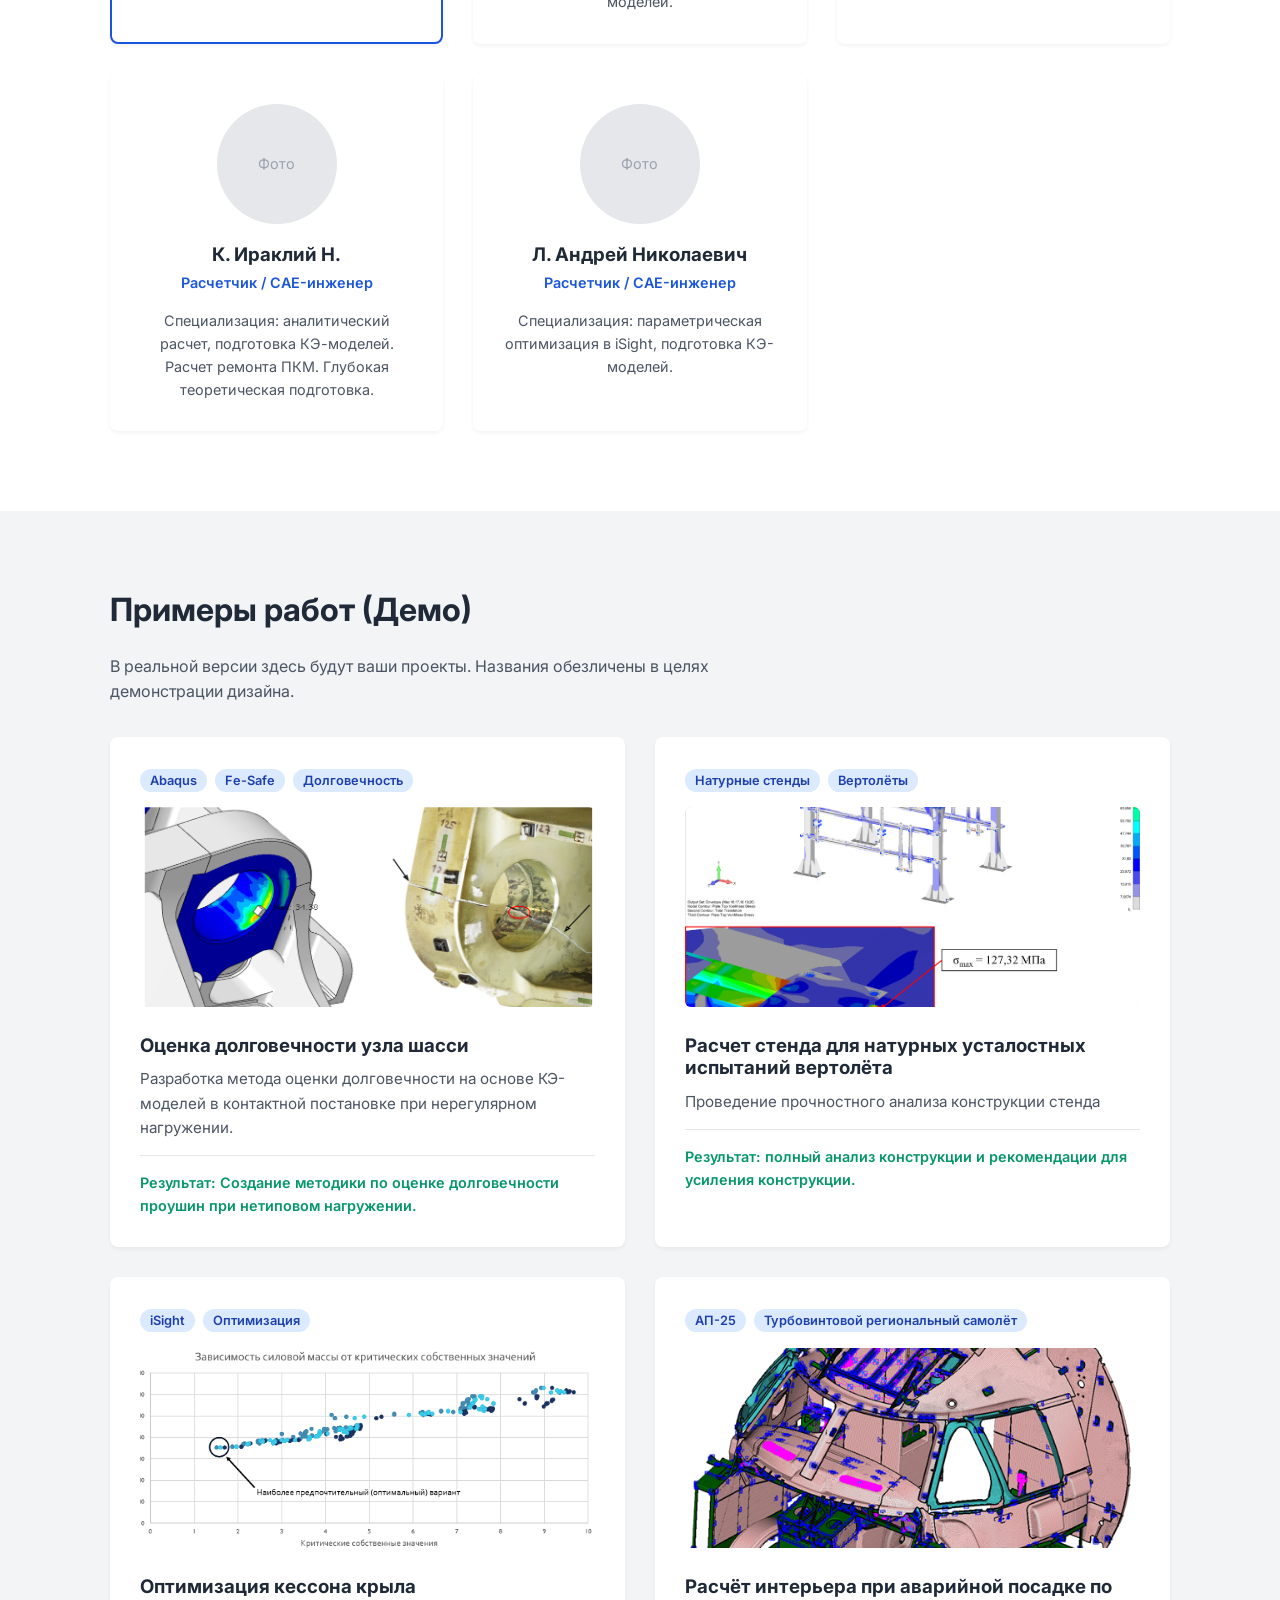
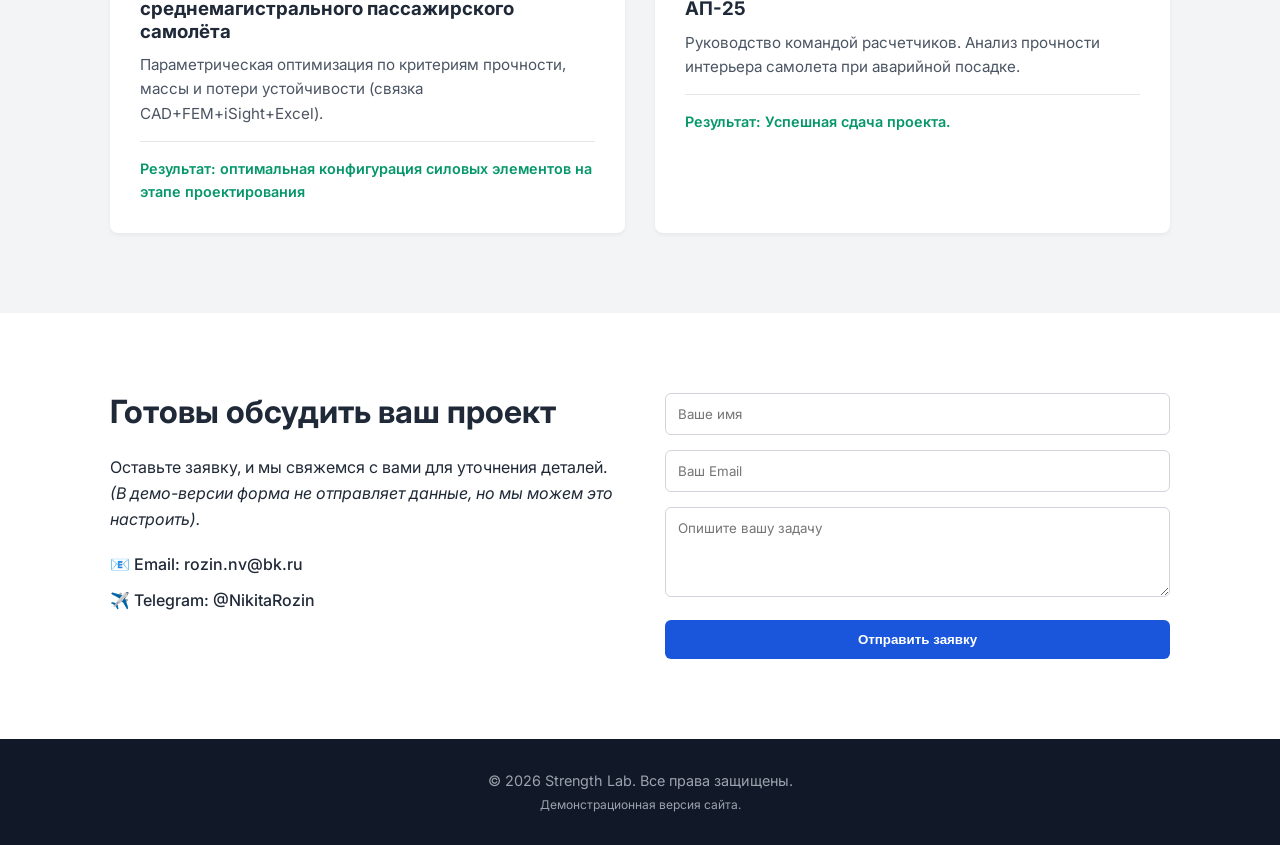
==== commit 62487396: "Update index.html" ====
--- a/index.html
+++ b/index.html
@@ -74,7 +74,7 @@
                 <!-- ЗАГЛУШКА ДЛЯ СОТРУДНИКА (для демо) -->
                 <div class="team-card">
                     <div class="photo-placeholder">Фото</div>
-                    <h3>Лазарев Борис Борисович</h3>
+                    <h3>Л. Борис Борисович</h3>
                     <p class="role">Расчетчик / CAE-инженер</p>
                     <p class="bio">Специализация: расчеты металлических конструкций на статическую прочность.  Работа с Femap/Nastran, подготовка КЭ-моделей. </p>
                 </div>
@@ -120,7 +120,7 @@
                 <!-- Кейс 2 -->
                 <div class="project-card">
                     <div class="project-tags"><span>Натурные стенды</span><span>Вертолёты</span></div>
-                    <img src="images/Helicopters_stand/Central_portal.png" alt="Расчет долговечности" class="project-image">
+                    <img src="images/Helicopters_stand/Central_portal.png" alt="Натурные стенды" class="project-image">
                     <h3>Расчет стенда для натурных усталостных испытаний вертолёта</h3>
                     <p>Проведение прочностного анализа конструкции стенда</p>
                     <div class="project-result">Результат: полный анализ конструкции и рекомендации для усиления конструкции.</div>
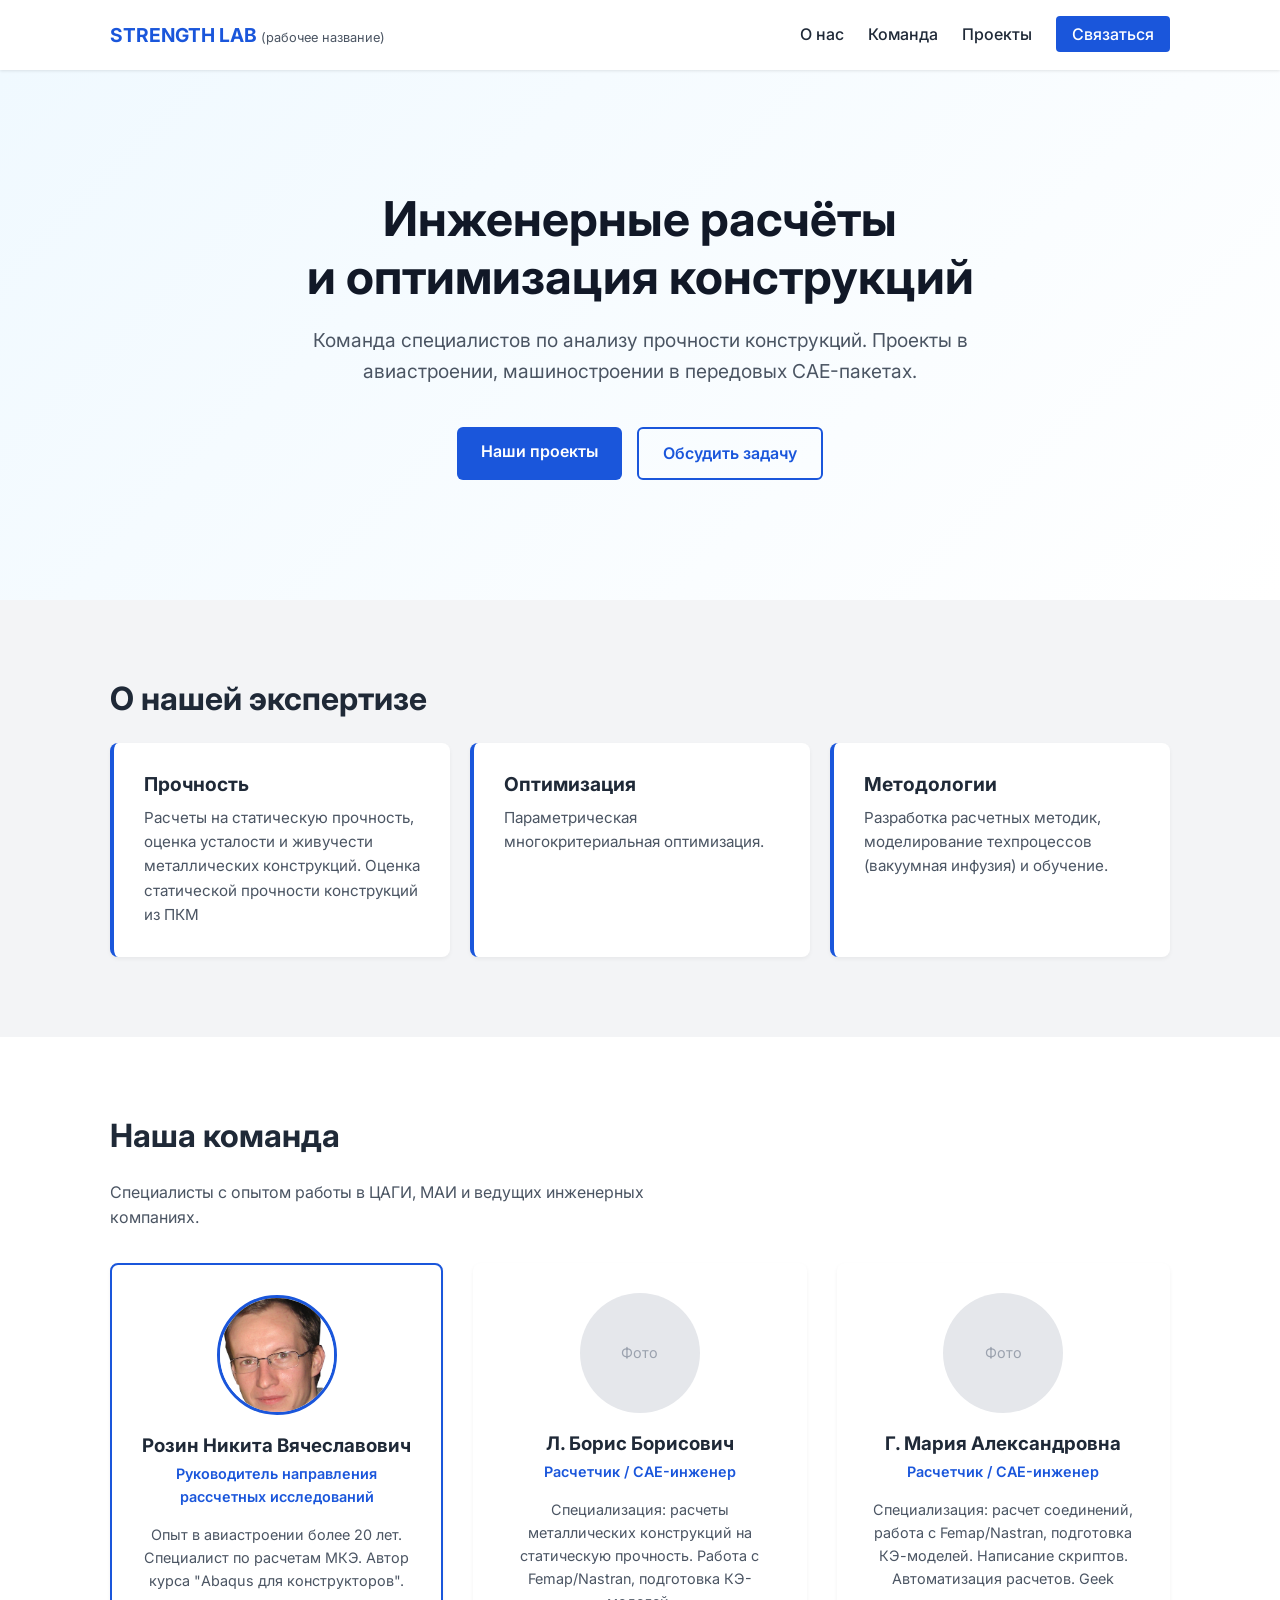
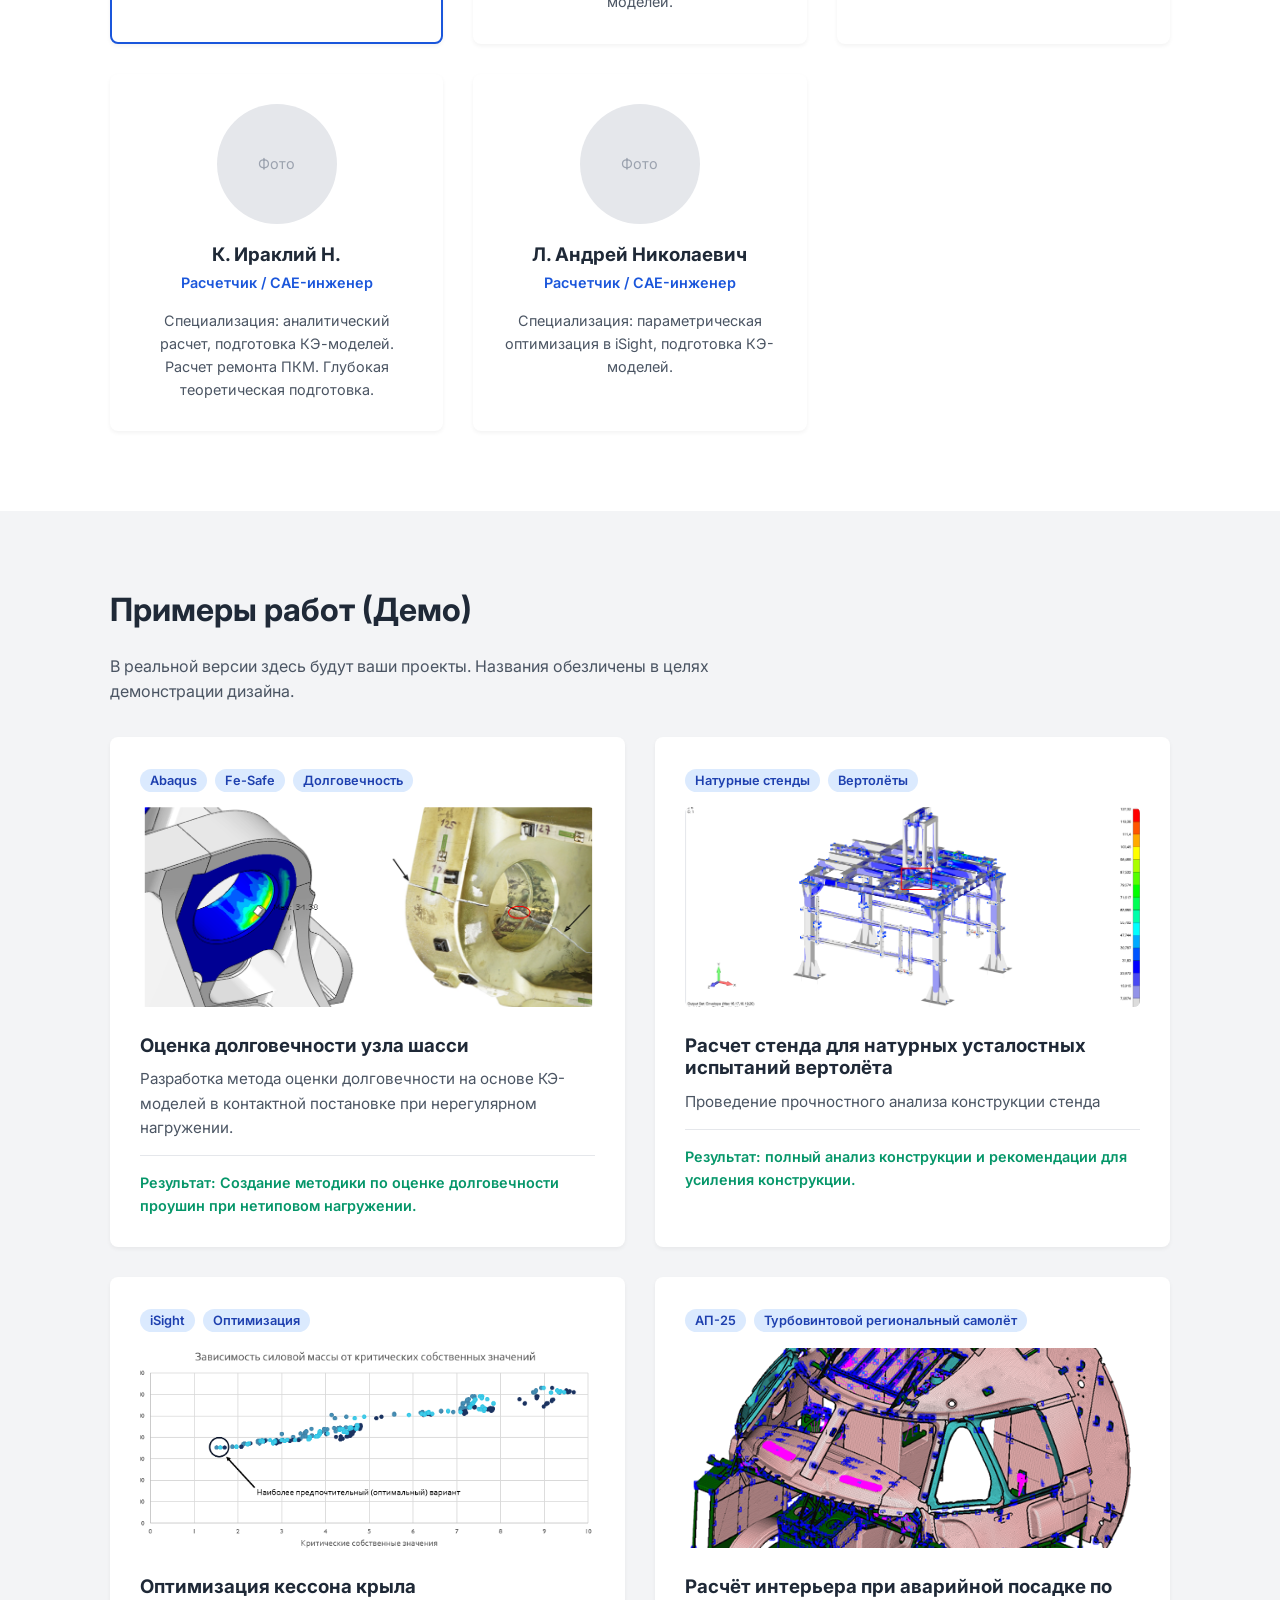
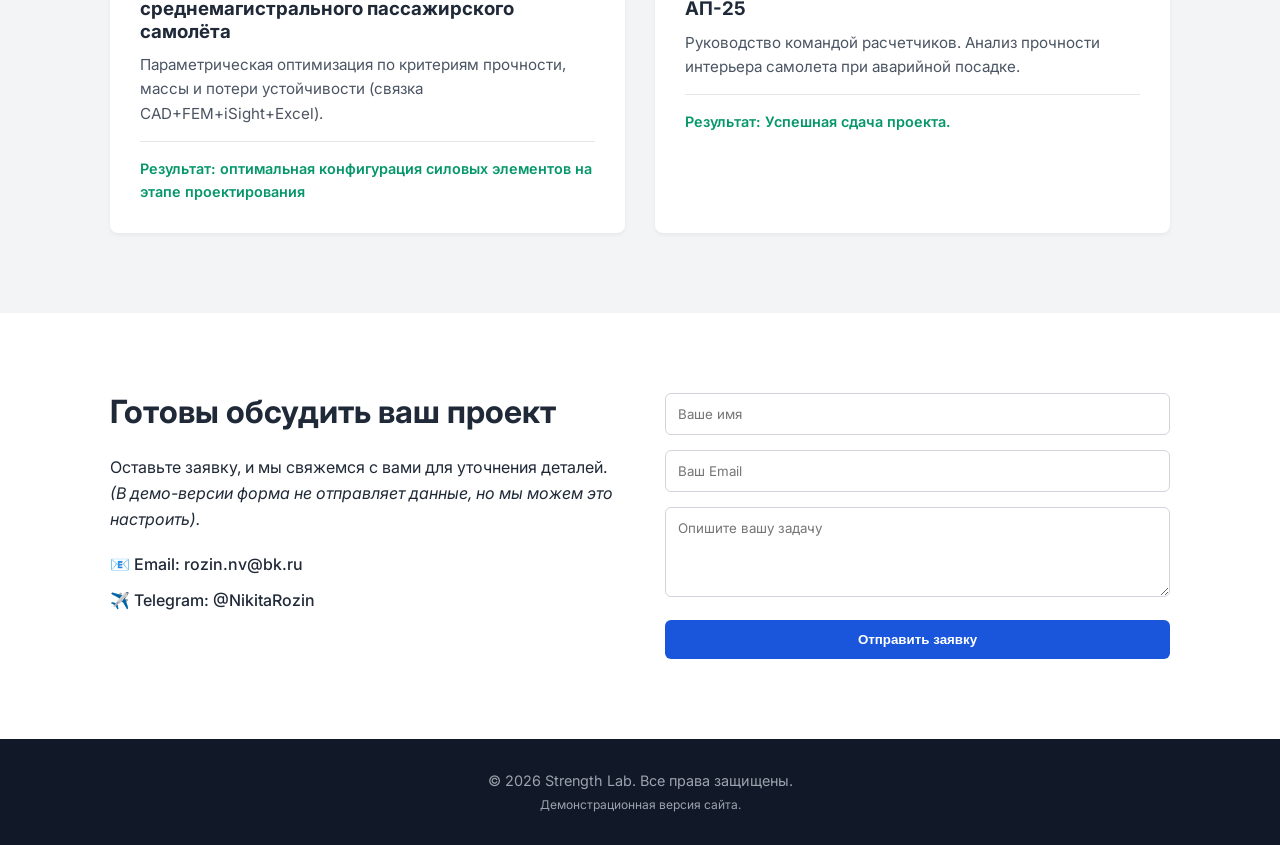
==== commit 05ed49b4: "Update index.html" ====
--- a/index.html
+++ b/index.html
@@ -120,7 +120,7 @@
                 <!-- Кейс 2 -->
                 <div class="project-card">
                     <div class="project-tags"><span>Натурные стенды</span><span>Вертолёты</span></div>
-                    <img src="images/Helicopters_stand/Central_portal.png" alt="Натурные стенды" class="project-image">
+                    <img src="images/Helicopters_stand/Central_portal_cut.png" alt="Натурные стенды" class="project-image">
                     <h3>Расчет стенда для натурных усталостных испытаний вертолёта</h3>
                     <p>Проведение прочностного анализа конструкции стенда</p>
                     <div class="project-result">Результат: полный анализ конструкции и рекомендации для усиления конструкции.</div>
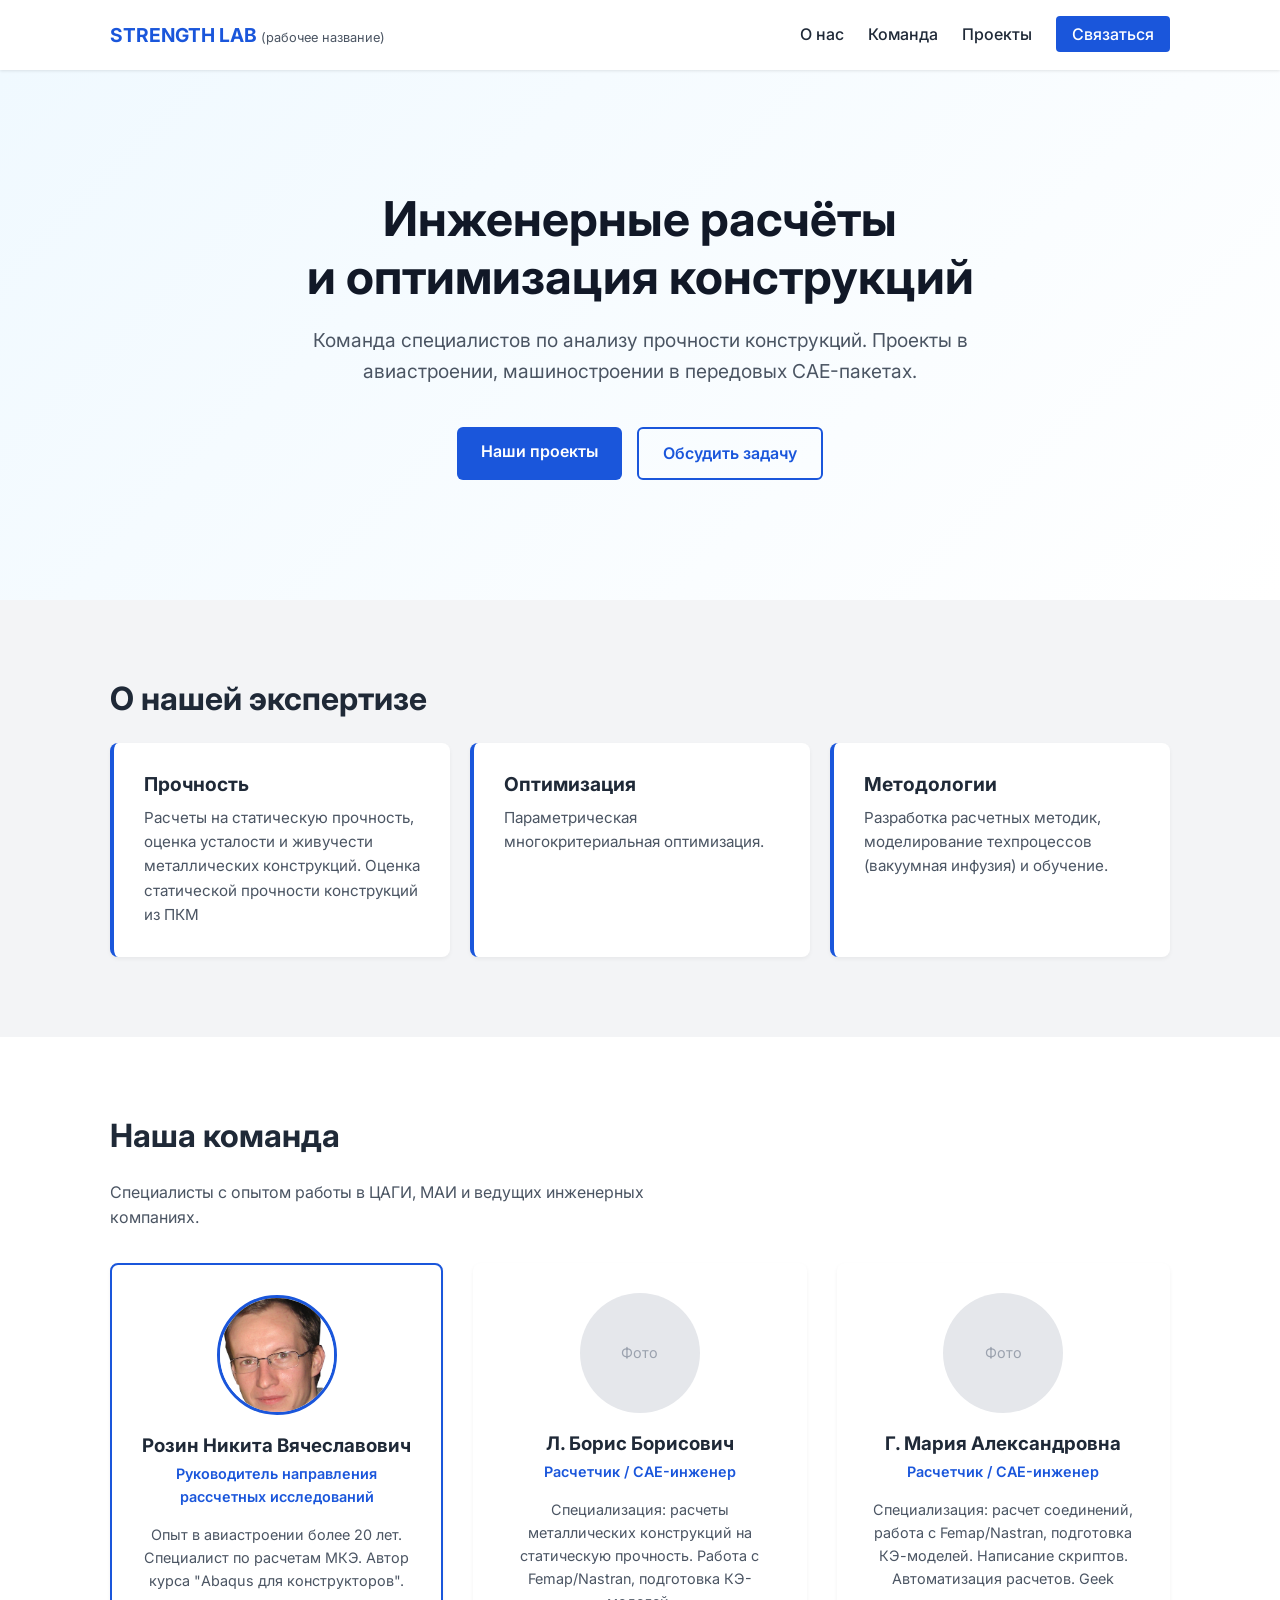
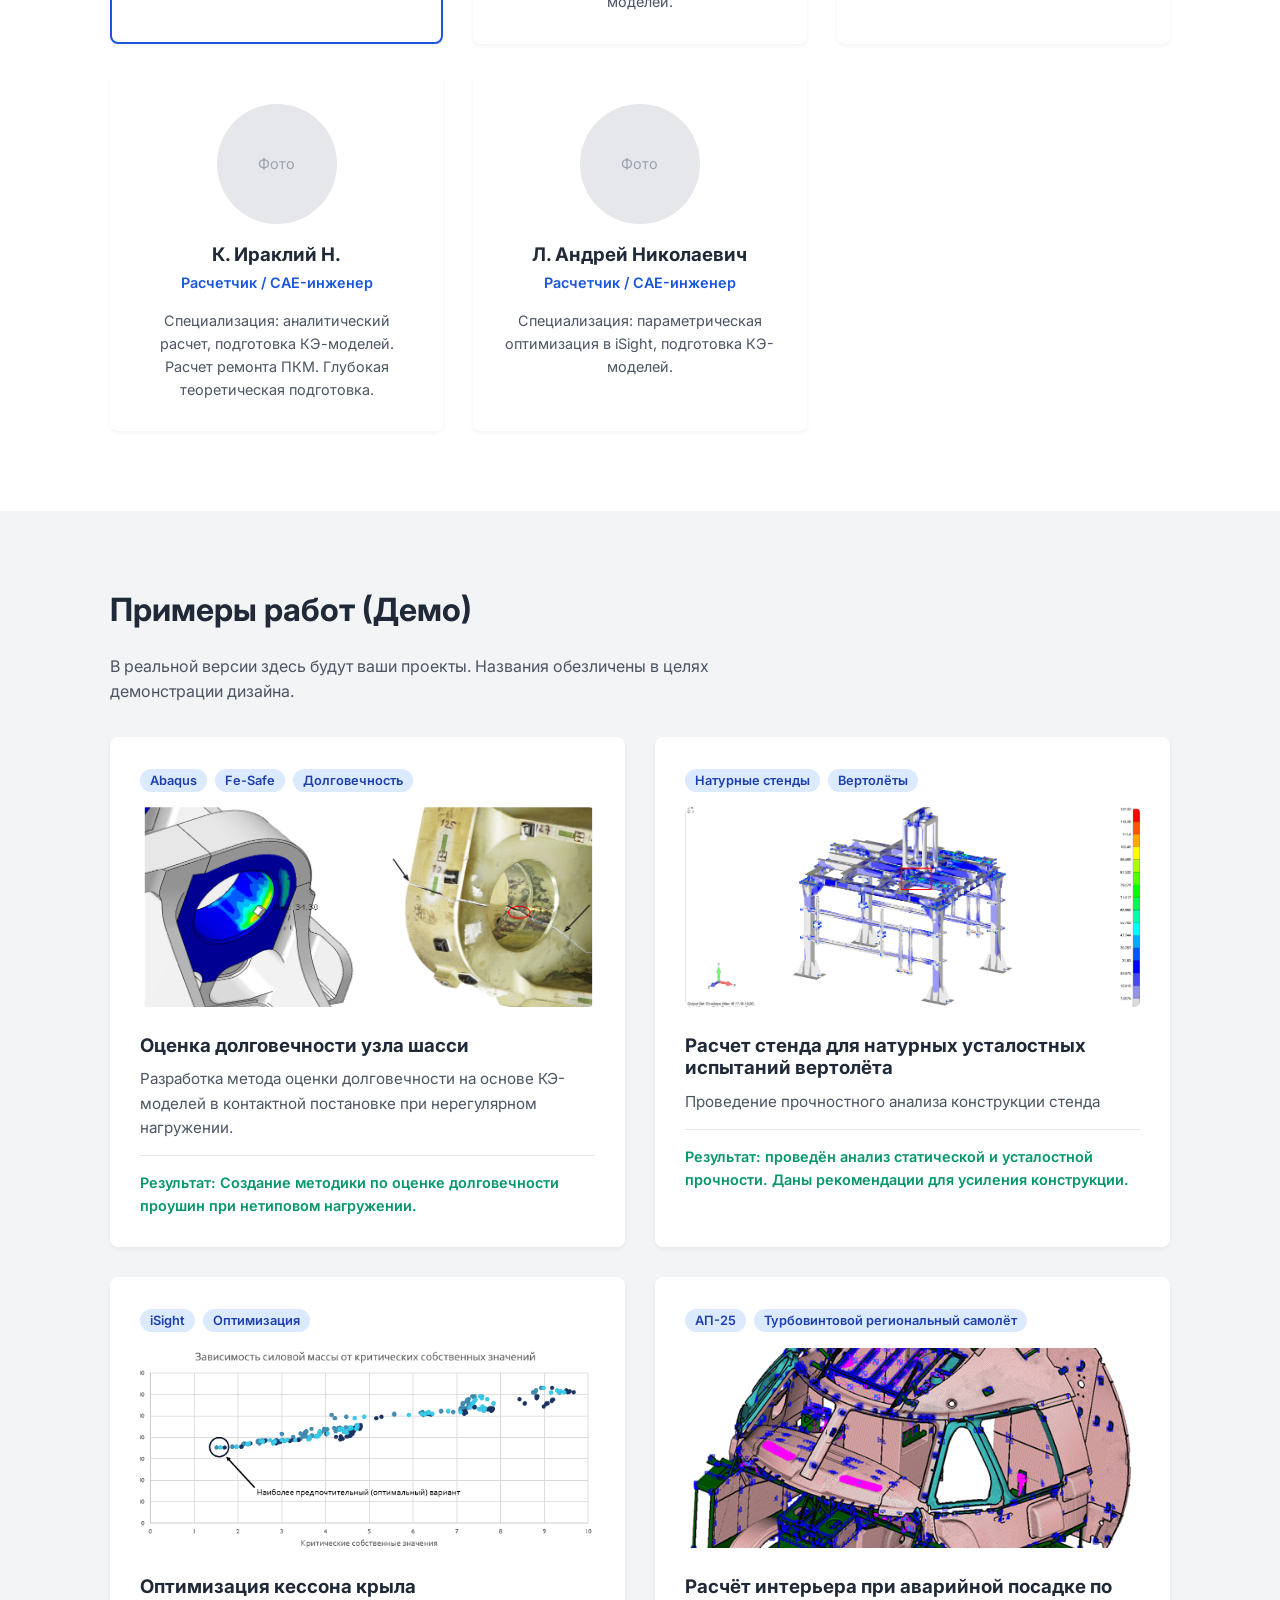
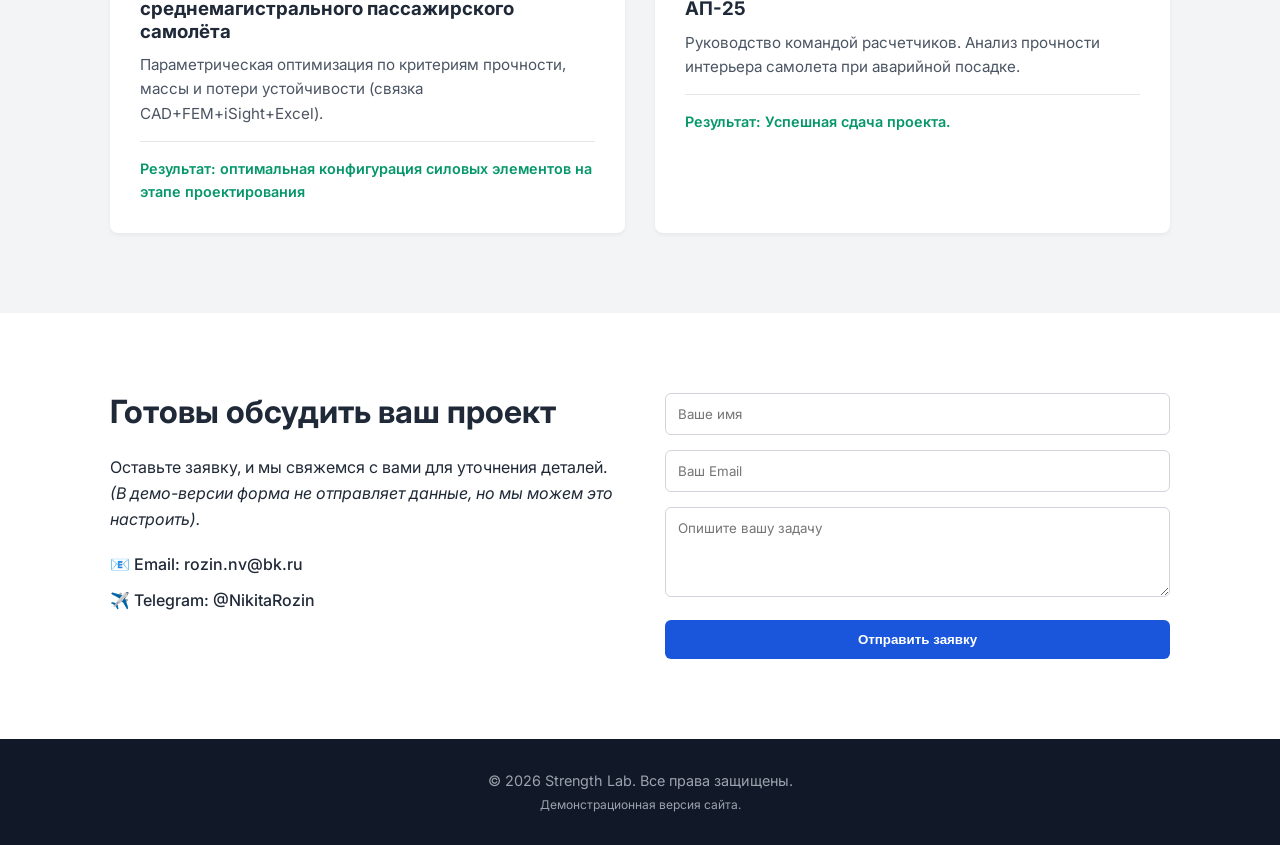
==== commit 4e98683e: "Update index.html" ====
--- a/index.html
+++ b/index.html
@@ -123,7 +123,7 @@
                     <img src="images/Helicopters_stand/Central_portal_cut.png" alt="Натурные стенды" class="project-image">
                     <h3>Расчет стенда для натурных усталостных испытаний вертолёта</h3>
                     <p>Проведение прочностного анализа конструкции стенда</p>
-                    <div class="project-result">Результат: полный анализ конструкции и рекомендации для усиления конструкции.</div>
+                    <div class="project-result">Результат: проведён анализ статической и усталостной прочности. Даны рекомендации для усиления конструкции.</div>
                 </div>
                 <!-- Кейс 3 -->
                 <div class="project-card">
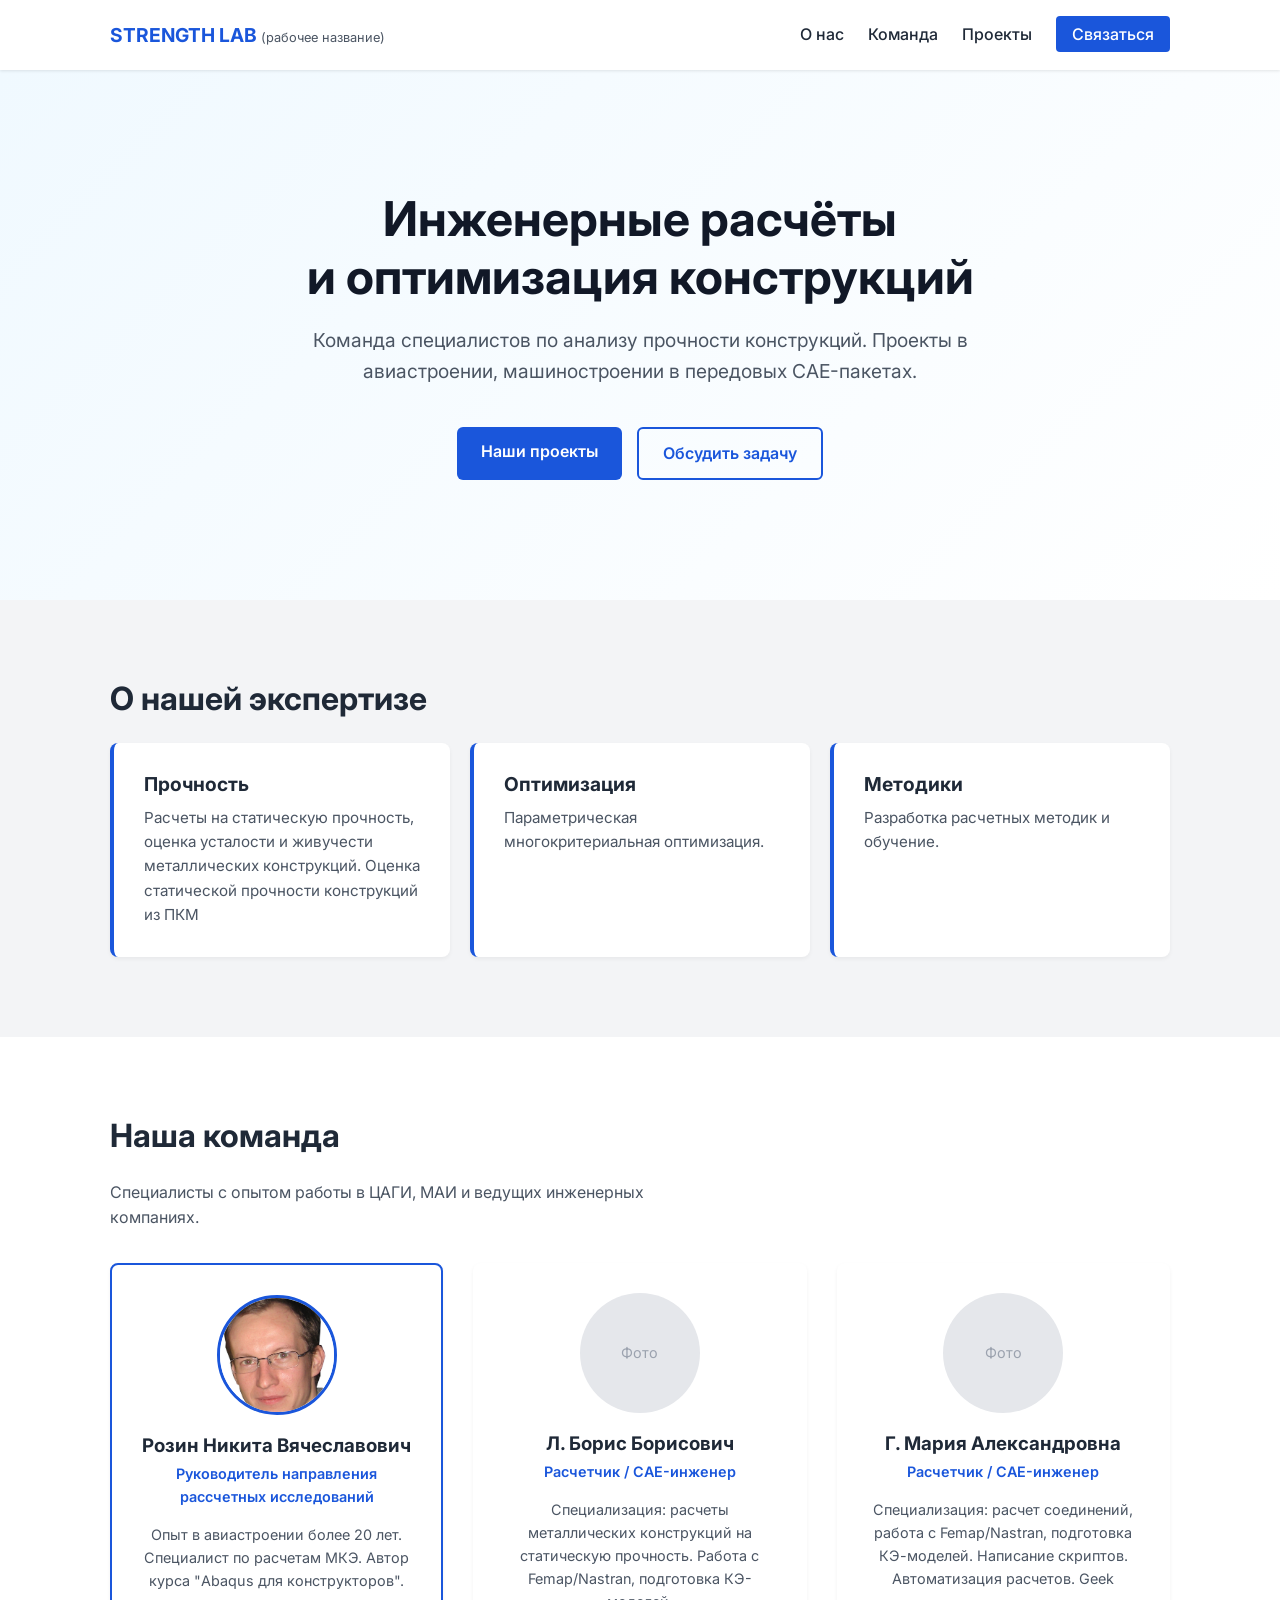
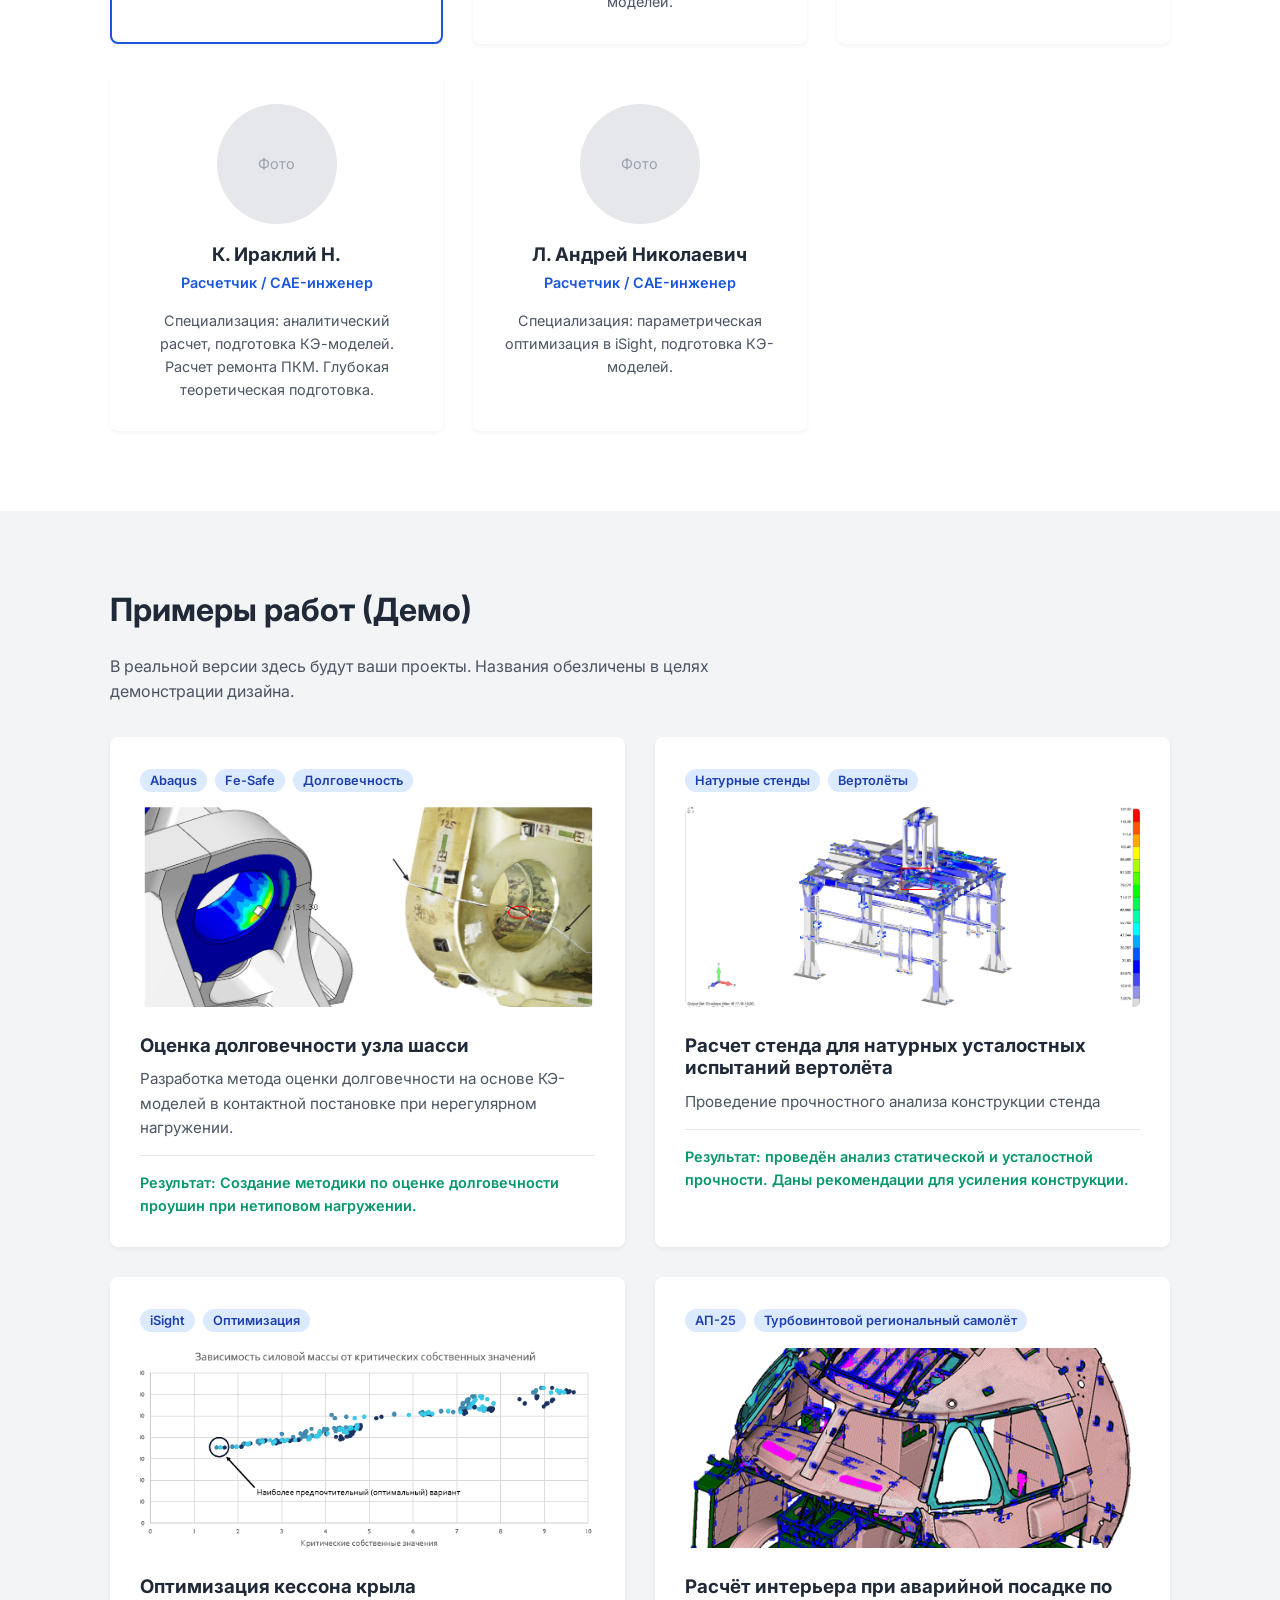
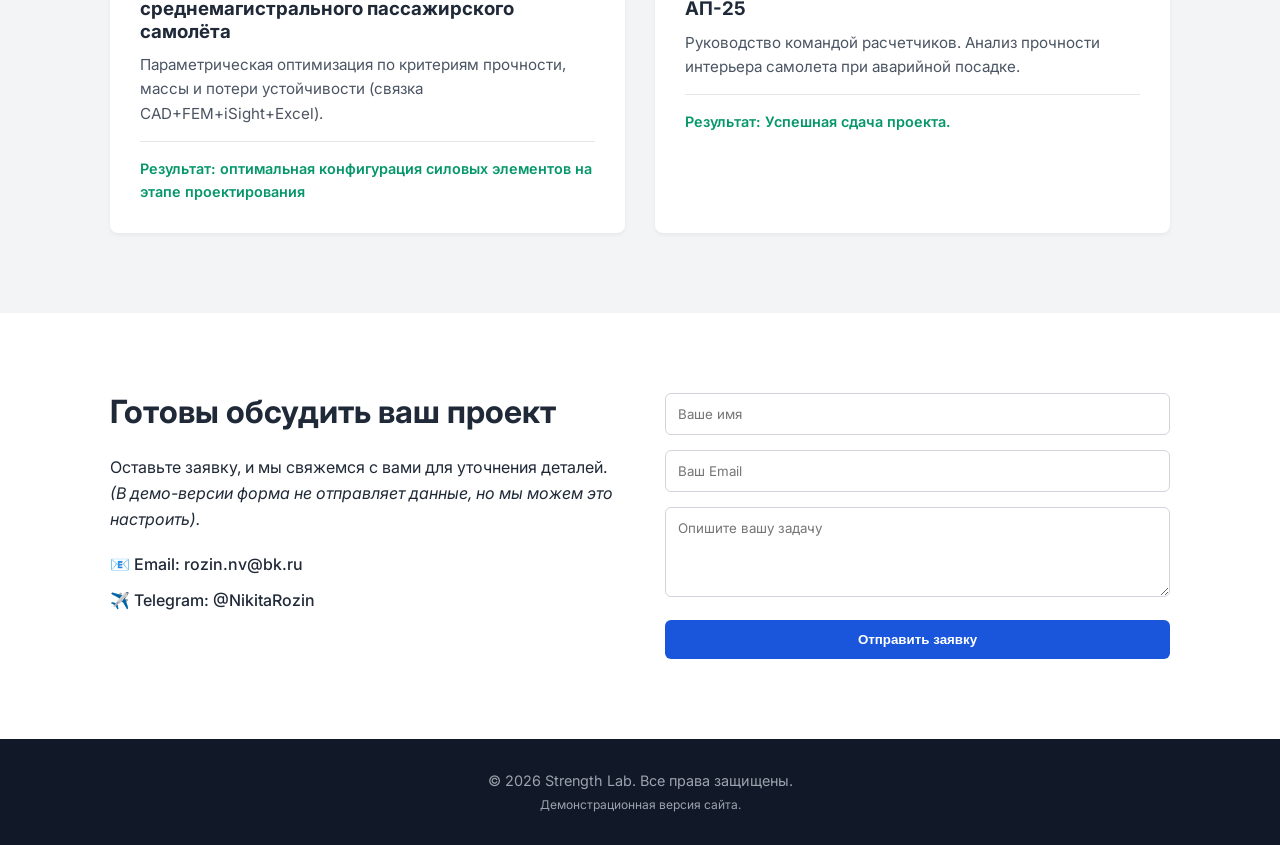
==== commit 574d47d9: "Update index.html" ====
--- a/index.html
+++ b/index.html
@@ -49,8 +49,8 @@
                     <p>Параметрическая многокритериальная оптимизация.</p>
                 </div>
                 <div class="card">
-                    <h3>Методологии</h3>
-                    <p>Разработка расчетных методик, моделирование техпроцессов (вакуумная инфузия) и обучение.</p>
+                    <h3>Методики</h3>
+                    <p>Разработка расчетных методик и обучение.</p>
                 </div>
             </div>
         </div>
